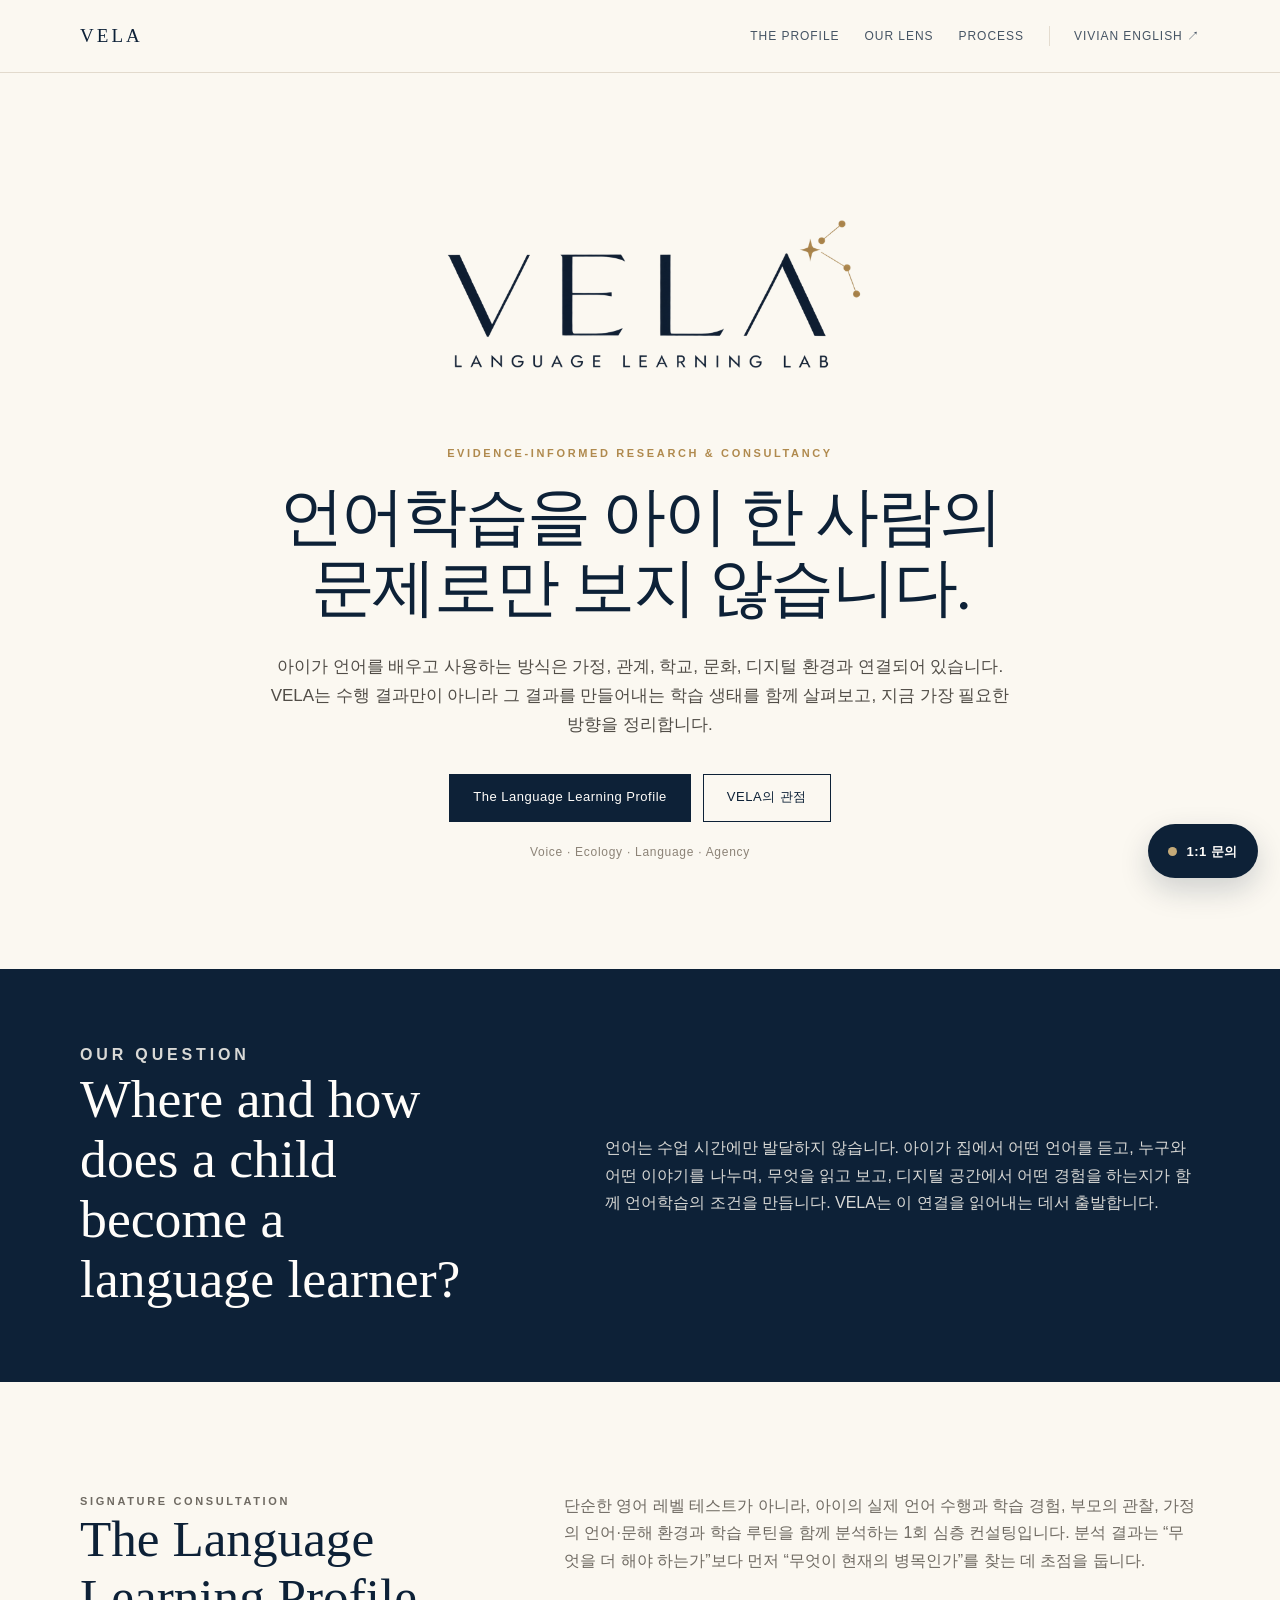
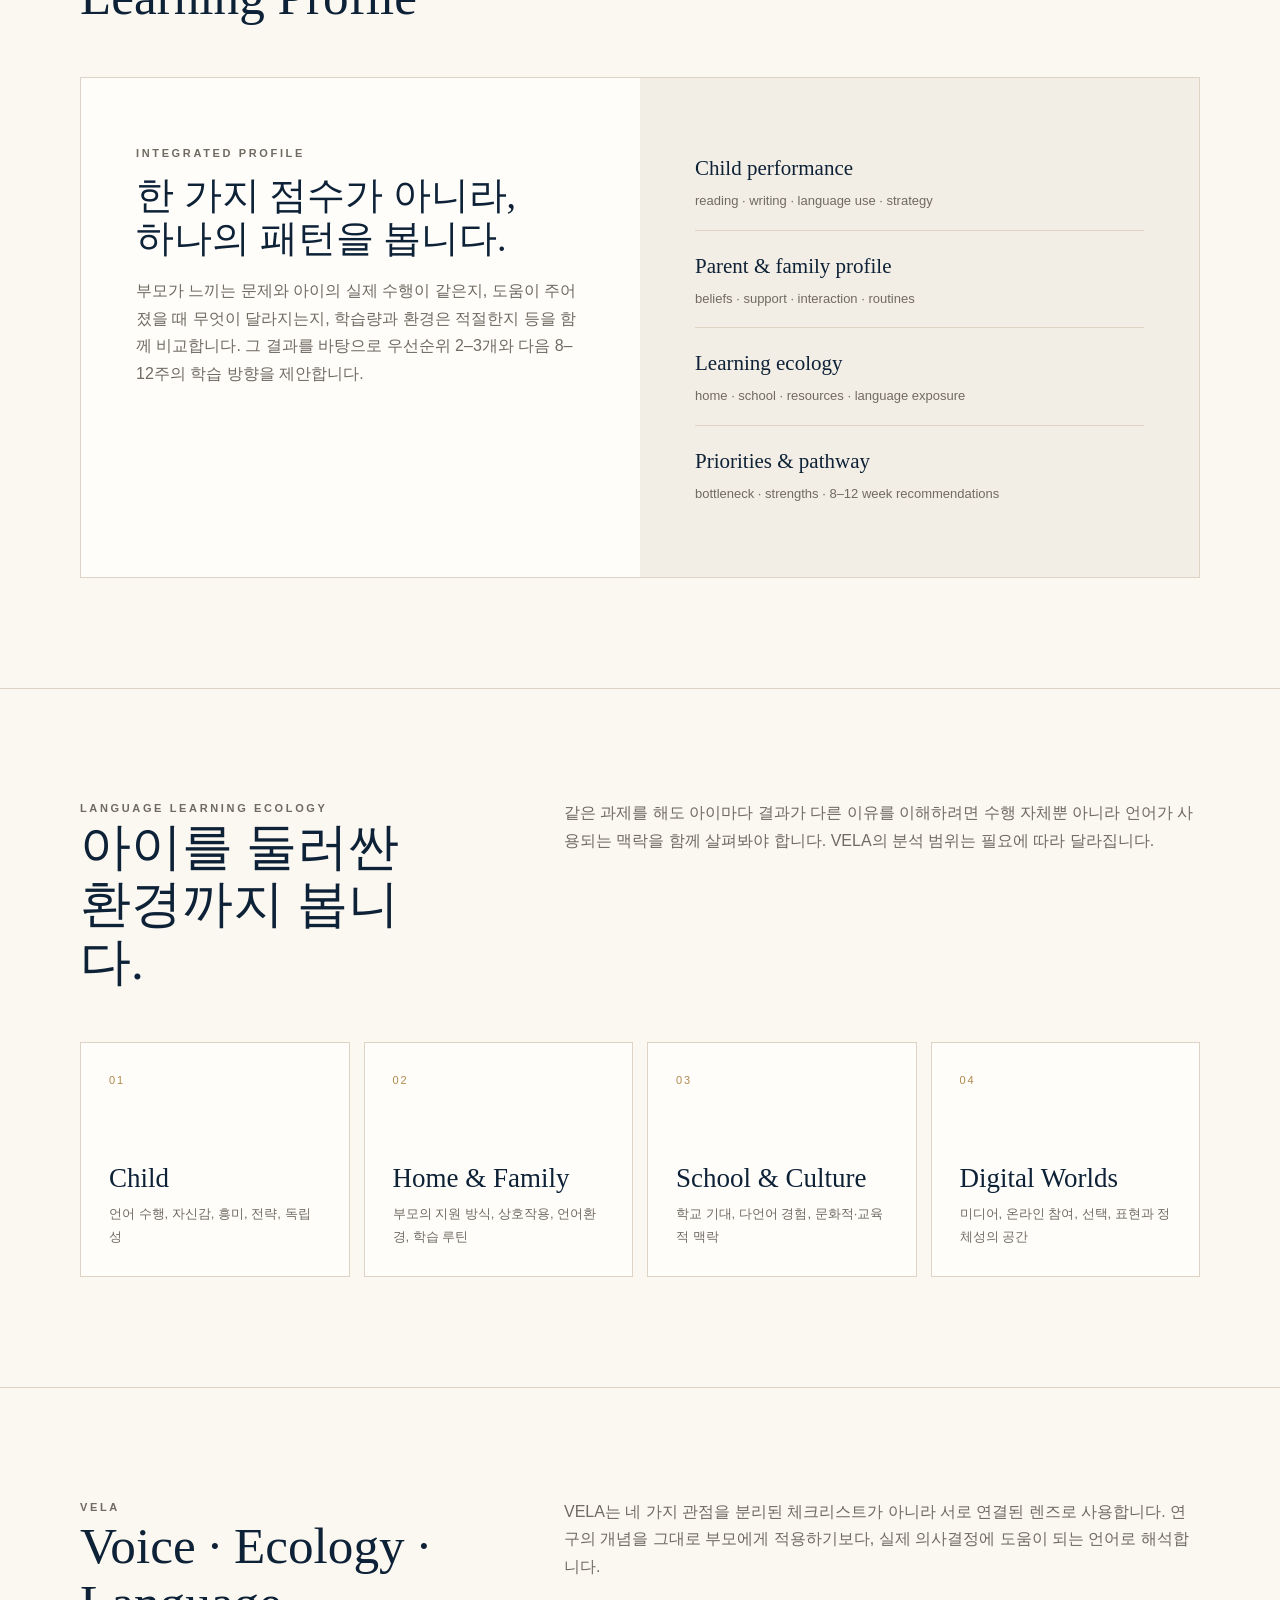
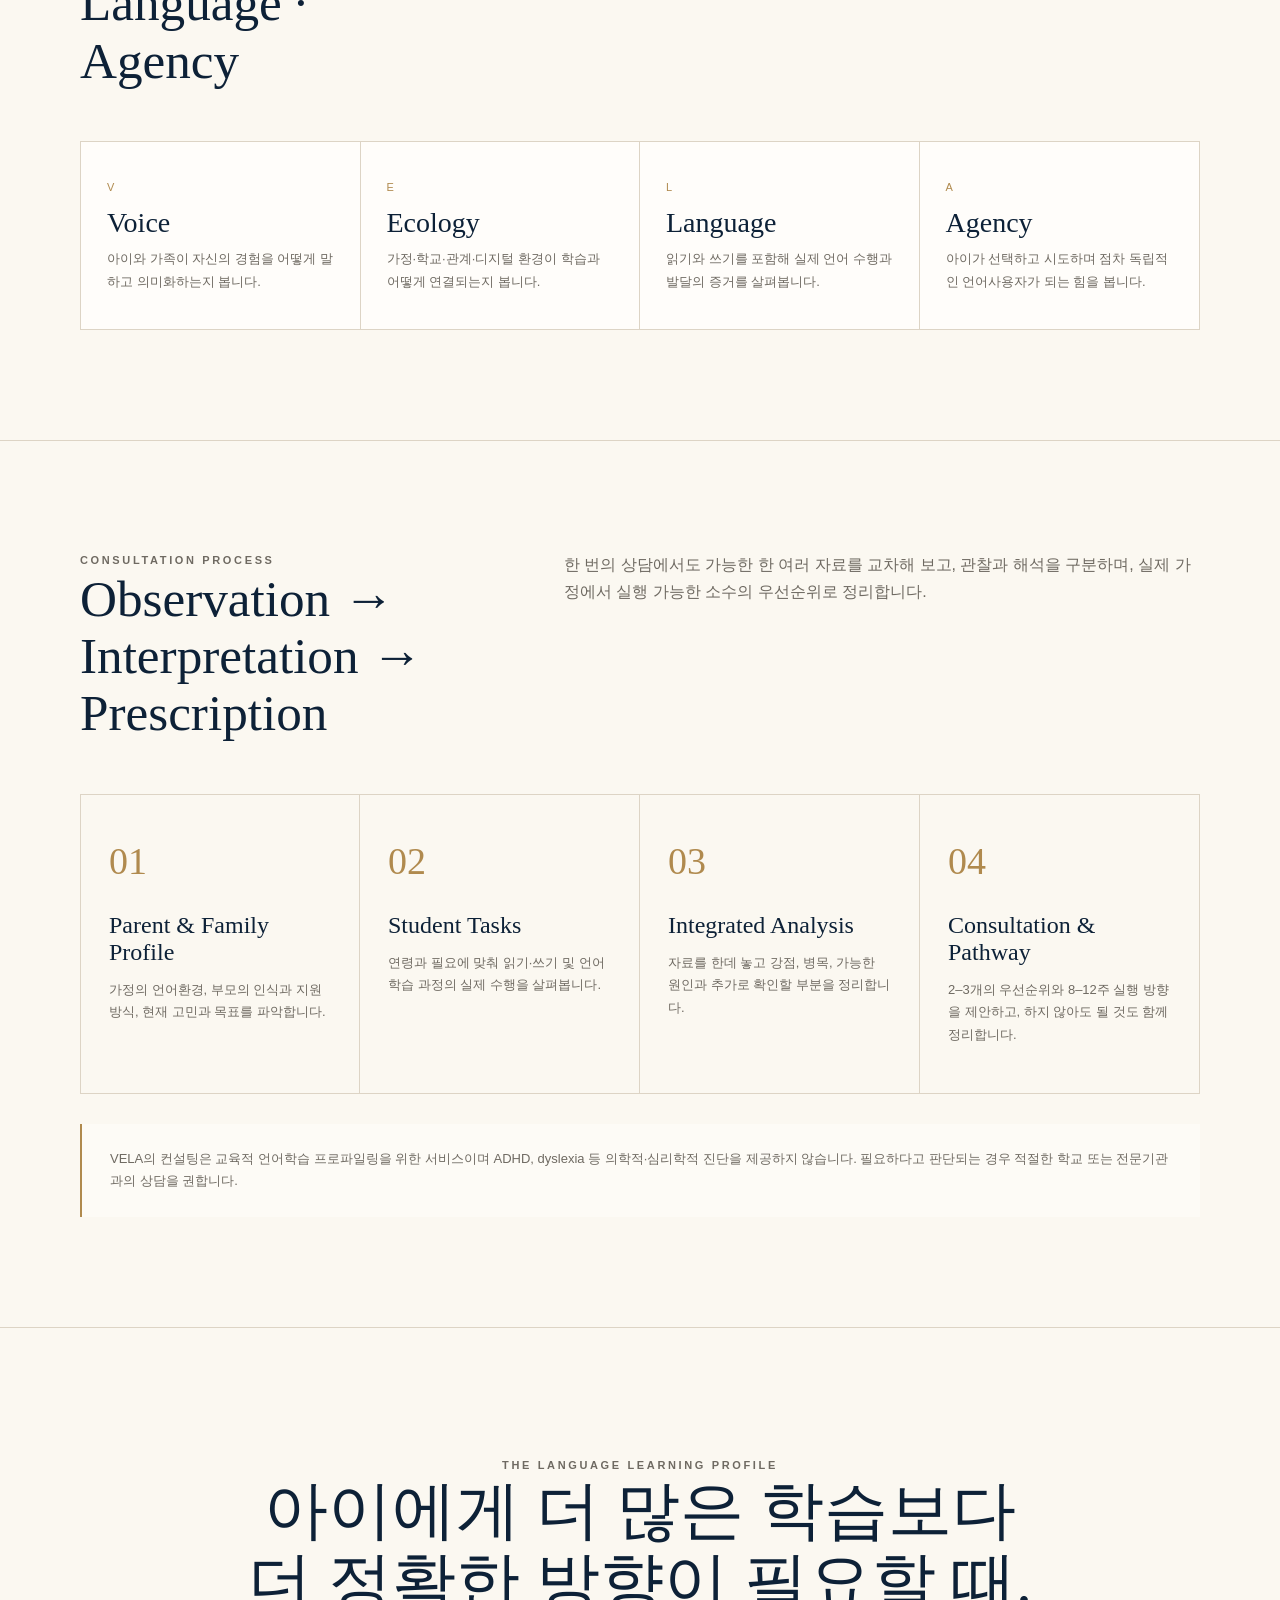
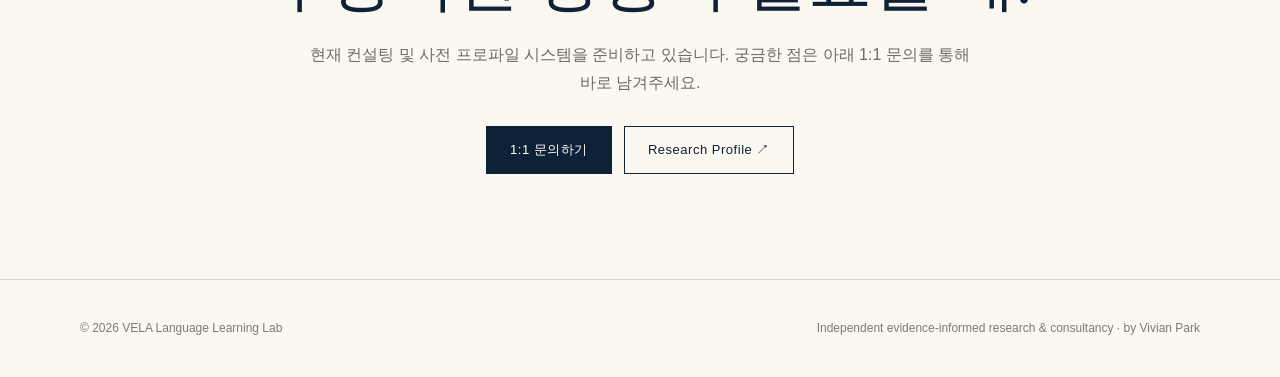
==== consultancy/index.html @ d78f6a9c "Add files via upload" ====
<!doctype html>
<html lang="ko">
<head>
  <meta charset="utf-8">
  <meta name="viewport" content="width=device-width, initial-scale=1">
  <meta name="description" content="VELA Language Learning Lab — 가정, 관계, 언어, 디지털 환경을 함께 살피는 evidence-informed 언어학습 컨설팅.">
  <title>VELA Language Learning Lab | Consultancy</title>
  <meta property="og:title" content="VELA Language Learning Lab">
  <meta property="og:description" content="Language learning across home, family & digital worlds.">
  <meta property="og:type" content="website">
  <meta name="theme-color" content="#fbf8f1">
  <style>
    :root{
      --paper:#fbf8f1;
      --paper2:#f3eee5;
      --ink:#0d2137;
      --muted:#6f6a62;
      --gold:#b08a4e;
      --gold-soft:#c5aa78;
      --line:#ddd4c5;
      --white:#fffdfa;
      --serif: Georgia, 'Times New Roman', serif;
      --sans: Inter, ui-sans-serif, -apple-system, BlinkMacSystemFont, 'Segoe UI',
              'Apple SD Gothic Neo','Noto Sans KR',Arial,sans-serif;
    }
    *{box-sizing:border-box}
    html{scroll-behavior:smooth}
    body{
      margin:0;background:var(--paper);color:var(--ink);
      font-family:var(--sans);line-height:1.72;-webkit-font-smoothing:antialiased;
    }
    a{color:inherit;text-decoration:none}
    button{font:inherit}
    img{display:block;max-width:100%}
    .shell{width:min(1120px,calc(100% - 48px));margin:0 auto}
    .topbar{
      position:sticky;top:0;z-index:20;
      background:rgba(251,248,241,.92);backdrop-filter:blur(14px);
      border-bottom:1px solid rgba(221,212,197,.8);
    }
    .topbar .shell{height:72px;display:flex;align-items:center;justify-content:space-between;gap:24px}
    .mini-brand{font-family:var(--serif);font-size:19px;letter-spacing:.16em}
    .topnav{display:flex;align-items:center;gap:25px;font-size:12px;letter-spacing:.08em;text-transform:uppercase}
    .topnav a{opacity:.76;transition:.2s}
    .topnav a:hover{opacity:1}
    .back{border-left:1px solid var(--line);padding-left:24px}
    .hero{padding:110px 0 95px;text-align:center}
    .hero-logo{width:min(680px,88vw);margin:0 auto 34px}
    .kicker{font-size:11px;letter-spacing:.24em;text-transform:uppercase;color:var(--gold);font-weight:700}
    h1,h2,h3{font-family:var(--serif);font-weight:400;margin:0;line-height:1.12}
    .hero h1{font-size:clamp(38px,5vw,70px);letter-spacing:-.035em;max-width:920px;margin:18px auto 0}
    .hero .lead{
      max-width:760px;margin:28px auto 0;color:#514d47;font-size:17px;
    }
    .hero-actions{display:flex;justify-content:center;gap:12px;flex-wrap:wrap;margin-top:34px}
    .btn{
      display:inline-flex;align-items:center;justify-content:center;min-height:48px;padding:0 23px;
      border:1px solid var(--ink);font-size:13px;letter-spacing:.04em;transition:.2s;
    }
    .btn.primary{background:var(--ink);color:var(--white)}
    .btn.primary:hover{background:#16324f}
    .btn.secondary:hover{background:var(--white)}
    .microline{margin-top:20px;color:#8c8377;font-size:12px;letter-spacing:.06em}
    .manifesto{
      background:var(--ink);color:var(--white);padding:72px 0;
    }
    .manifesto .shell{display:grid;grid-template-columns:.8fr 1.2fr;gap:10vw;align-items:center}
    .manifesto h2{font-size:clamp(34px,4.2vw,58px)}
    .manifesto p{color:#d9d9d6;margin:0;font-size:16px}
    .section{padding:110px 0;border-bottom:1px solid var(--line)}
    .section-head{display:grid;grid-template-columns:.75fr 1.25fr;gap:8vw;margin-bottom:52px}
    .section-head h2{font-size:clamp(34px,4vw,54px)}
    .section-head p{margin:0;color:var(--muted)}
    .profile-card{
      display:grid;grid-template-columns:1fr 1fr;background:var(--white);border:1px solid var(--line);
    }
    .profile-copy{padding:55px}
    .profile-copy h3{font-size:38px;margin:10px 0 18px}
    .profile-copy p{color:var(--muted)}
    .profile-list{padding:55px;background:var(--paper2)}
    .profile-list div{padding:17px 0;border-bottom:1px solid var(--line)}
    .profile-list div:last-child{border-bottom:0}
    .profile-list strong{display:block;font-family:var(--serif);font-size:21px;font-weight:400}
    .profile-list span{display:block;color:var(--muted);font-size:13px;margin-top:4px}
    .ecology-grid{display:grid;grid-template-columns:repeat(4,1fr);gap:14px}
    .eco{
      min-height:235px;padding:28px;border:1px solid var(--line);background:var(--white);
      display:flex;flex-direction:column;justify-content:space-between;
    }
    .eco .num{color:var(--gold);font-size:11px;letter-spacing:.18em}
    .eco h3{font-size:27px}
    .eco p{font-size:13px;color:var(--muted);margin:10px 0 0}
    .vela-values{
      display:grid;grid-template-columns:repeat(4,1fr);border:1px solid var(--line);background:var(--white)
    }
    .value{padding:36px 26px;border-right:1px solid var(--line)}
    .value:last-child{border-right:0}
    .value span{display:block;color:var(--gold);font-size:11px;letter-spacing:.2em;margin-bottom:10px}
    .value h3{font-size:28px}
    .value p{color:var(--muted);font-size:13px;margin:10px 0 0}
    .process{display:grid;grid-template-columns:repeat(4,1fr);gap:0;border-top:1px solid var(--line)}
    .step{padding:34px 28px;border-right:1px solid var(--line);border-bottom:1px solid var(--line)}
    .step:first-child{border-left:1px solid var(--line)}
    .step .num{font-family:var(--serif);font-size:38px;color:var(--gold)}
    .step h3{font-size:24px;margin-top:18px}
    .step p{color:var(--muted);font-size:13px}
    .note{
      margin-top:30px;padding:24px 28px;border-left:2px solid var(--gold);background:rgba(255,253,250,.6);
      color:var(--muted);font-size:13px;
    }
    .cta{padding:105px 0;text-align:center}
    .cta h2{font-size:clamp(38px,5vw,64px);max-width:820px;margin:0 auto}
    .cta p{max-width:680px;margin:23px auto 0;color:var(--muted)}
    .cta .hero-actions{margin-top:30px}
    footer{padding:38px 0;border-top:1px solid var(--line);color:#81796e;font-size:12px}
    footer .shell{display:flex;justify-content:space-between;gap:24px;flex-wrap:wrap}
    .fade{opacity:0;transform:translateY(16px);transition:.7s ease}
    .fade.visible{opacity:1;transform:none}
    @media(max-width:900px){
      .manifesto .shell,.section-head,.profile-card{grid-template-columns:1fr}
      .ecology-grid,.vela-values,.process{grid-template-columns:1fr 1fr}
      .value:nth-child(2){border-right:0}
      .value{border-bottom:1px solid var(--line)}
      .step:first-child{border-left:0}
      .topnav a:not(.back){display:none}
    }
    @media(max-width:620px){
      .shell{width:min(100% - 28px,1120px)}
      .hero{padding:82px 0 70px}
      .section{padding:78px 0}
      .ecology-grid,.vela-values,.process{grid-template-columns:1fr}
      .value{border-right:0}
      .profile-copy,.profile-list{padding:32px 25px}
      .manifesto{padding:58px 0}
      .topbar .shell{height:64px}
      .mini-brand{font-size:16px}
      .back{padding-left:15px}
    }
  
    /* VELA embedded Crisp chat */
    .vela-chat-fab{
      position:fixed;right:22px;bottom:22px;z-index:1000;
      border:0;border-radius:999px;background:var(--ink);color:var(--white);
      min-height:54px;padding:0 20px;font:600 13px/1 var(--sans);
      letter-spacing:.04em;cursor:pointer;
      box-shadow:0 12px 30px rgba(13,33,55,.18);
      display:flex;align-items:center;gap:9px;
    }
    .vela-chat-fab::before{
      content:"";width:9px;height:9px;border-radius:50%;
      background:var(--gold-soft);display:block;
    }
    .vela-chat-panel{
      position:fixed;right:22px;bottom:88px;z-index:1001;
      width:min(390px,calc(100vw - 28px));height:min(650px,calc(100vh - 120px));
      background:#fff;border:1px solid var(--line);border-radius:18px;
      box-shadow:0 24px 70px rgba(13,33,55,.22);overflow:hidden;
      display:none;
    }
    .vela-chat-panel.open{display:flex;flex-direction:column}
    .vela-chat-head{
      height:56px;flex:0 0 56px;background:var(--ink);color:#fff;
      display:flex;align-items:center;justify-content:space-between;padding:0 16px 0 18px;
    }
    .vela-chat-head strong{font-family:var(--serif);font-size:16px;font-weight:400;letter-spacing:.04em}
    .vela-chat-close{
      border:0;background:transparent;color:#fff;font-size:24px;line-height:1;
      width:40px;height:40px;cursor:pointer;border-radius:50%;
    }
    .vela-chat-close:hover{background:rgba(255,255,255,.08)}
    .vela-chat-frame{border:0;width:100%;height:100%;background:#fff}
    @media(max-width:620px){
      .vela-chat-fab{right:14px;bottom:14px}
      .vela-chat-panel{
        right:14px;bottom:78px;width:calc(100vw - 28px);
        height:min(620px,calc(100vh - 100px));border-radius:16px;
      }
    }

  </style>
  <!-- Crisp live chat: VELA consultancy only -->
  <script type="text/javascript">
    window.$crisp = [];
    window.CRISP_WEBSITE_ID = "9c506c10-081a-464b-9e35-7557c3dc2968";
    (function () {
      var d = document;
      var s = d.createElement("script");
      s.src = "https://client.crisp.chat/l.js";
      s.async = 1;
      d.getElementsByTagName("head")[0].appendChild(s);
    })();
  </script>
</head>
<body>
  <header class="topbar">
    <div class="shell">
      <a class="mini-brand" href="/consultancy/">VELA</a>
      <nav class="topnav" aria-label="VELA navigation">
        <a href="#profile">The Profile</a>
        <a href="#ecology">Our Lens</a>
        <a href="#process">Process</a>
        <a class="back" href="/">Vivian English ↗</a>
      </nav>
    </div>
  </header>

  <main>
    <section class="hero shell">
      <img class="hero-logo fade" src="vela-language-learning-lab.png" alt="VELA Language Learning Lab">
      <p class="kicker fade">EVIDENCE-INFORMED RESEARCH & CONSULTANCY</p>
      <h1 class="fade">언어학습을 아이 한 사람의<br>문제로만 보지 않습니다.</h1>
      <p class="lead fade">
        아이가 언어를 배우고 사용하는 방식은 가정, 관계, 학교, 문화, 디지털 환경과 연결되어 있습니다.
        VELA는 수행 결과만이 아니라 그 결과를 만들어내는 학습 생태를 함께 살펴보고,
        지금 가장 필요한 방향을 정리합니다.
      </p>
      <div class="hero-actions fade">
        <a class="btn primary" href="#profile">The Language Learning Profile</a>
        <a class="btn secondary" href="#approach">VELA의 관점</a>
      </div>
      <p class="microline fade">Voice · Ecology · Language · Agency</p>
    </section>

    <section class="manifesto">
      <div class="shell">
        <div>
          <p class="kicker">OUR QUESTION</p>
          <h2>Where and how does a child become a language learner?</h2>
        </div>
        <p>
          언어는 수업 시간에만 발달하지 않습니다. 아이가 집에서 어떤 언어를 듣고,
          누구와 어떤 이야기를 나누며, 무엇을 읽고 보고, 디지털 공간에서 어떤 경험을 하는지가
          함께 언어학습의 조건을 만듭니다. VELA는 이 연결을 읽어내는 데서 출발합니다.
        </p>
      </div>
    </section>

    <section id="profile" class="section">
      <div class="shell">
        <div class="section-head fade">
          <div>
            <p class="kicker">SIGNATURE CONSULTATION</p>
            <h2>The Language<br>Learning Profile</h2>
          </div>
          <p>
            단순한 영어 레벨 테스트가 아니라, 아이의 실제 언어 수행과 학습 경험,
            부모의 관찰, 가정의 언어·문해 환경과 학습 루틴을 함께 분석하는 1회 심층 컨설팅입니다.
            분석 결과는 “무엇을 더 해야 하는가”보다 먼저 “무엇이 현재의 병목인가”를 찾는 데 초점을 둡니다.
          </p>
        </div>

        <div class="profile-card fade">
          <div class="profile-copy">
            <p class="kicker">INTEGRATED PROFILE</p>
            <h3>한 가지 점수가 아니라,<br>하나의 패턴을 봅니다.</h3>
            <p>
              부모가 느끼는 문제와 아이의 실제 수행이 같은지, 도움이 주어졌을 때 무엇이 달라지는지,
              학습량과 환경은 적절한지 등을 함께 비교합니다. 그 결과를 바탕으로
              우선순위 2–3개와 다음 8–12주의 학습 방향을 제안합니다.
            </p>
          </div>
          <div class="profile-list">
            <div><strong>Child performance</strong><span>reading · writing · language use · strategy</span></div>
            <div><strong>Parent & family profile</strong><span>beliefs · support · interaction · routines</span></div>
            <div><strong>Learning ecology</strong><span>home · school · resources · language exposure</span></div>
            <div><strong>Priorities & pathway</strong><span>bottleneck · strengths · 8–12 week recommendations</span></div>
          </div>
        </div>
      </div>
    </section>

    <section id="ecology" class="section">
      <div class="shell">
        <div class="section-head fade">
          <div>
            <p class="kicker">LANGUAGE LEARNING ECOLOGY</p>
            <h2>아이를 둘러싼<br>환경까지 봅니다.</h2>
          </div>
          <p>
            같은 과제를 해도 아이마다 결과가 다른 이유를 이해하려면 수행 자체뿐 아니라
            언어가 사용되는 맥락을 함께 살펴봐야 합니다. VELA의 분석 범위는 필요에 따라 달라집니다.
          </p>
        </div>
        <div class="ecology-grid">
          <article class="eco fade"><span class="num">01</span><div><h3>Child</h3><p>언어 수행, 자신감, 흥미, 전략, 독립성</p></div></article>
          <article class="eco fade"><span class="num">02</span><div><h3>Home & Family</h3><p>부모의 지원 방식, 상호작용, 언어환경, 학습 루틴</p></div></article>
          <article class="eco fade"><span class="num">03</span><div><h3>School & Culture</h3><p>학교 기대, 다언어 경험, 문화적·교육적 맥락</p></div></article>
          <article class="eco fade"><span class="num">04</span><div><h3>Digital Worlds</h3><p>미디어, 온라인 참여, 선택, 표현과 정체성의 공간</p></div></article>
        </div>
      </div>
    </section>

    <section id="approach" class="section">
      <div class="shell">
        <div class="section-head fade">
          <div>
            <p class="kicker">VELA</p>
            <h2>Voice · Ecology ·<br>Language · Agency</h2>
          </div>
          <p>
            VELA는 네 가지 관점을 분리된 체크리스트가 아니라 서로 연결된 렌즈로 사용합니다.
            연구의 개념을 그대로 부모에게 적용하기보다, 실제 의사결정에 도움이 되는 언어로 해석합니다.
          </p>
        </div>
        <div class="vela-values fade">
          <article class="value"><span>V</span><h3>Voice</h3><p>아이와 가족이 자신의 경험을 어떻게 말하고 의미화하는지 봅니다.</p></article>
          <article class="value"><span>E</span><h3>Ecology</h3><p>가정·학교·관계·디지털 환경이 학습과 어떻게 연결되는지 봅니다.</p></article>
          <article class="value"><span>L</span><h3>Language</h3><p>읽기와 쓰기를 포함해 실제 언어 수행과 발달의 증거를 살펴봅니다.</p></article>
          <article class="value"><span>A</span><h3>Agency</h3><p>아이가 선택하고 시도하며 점차 독립적인 언어사용자가 되는 힘을 봅니다.</p></article>
        </div>
      </div>
    </section>

    <section id="process" class="section">
      <div class="shell">
        <div class="section-head fade">
          <div>
            <p class="kicker">CONSULTATION PROCESS</p>
            <h2>Observation → Interpretation → Prescription</h2>
          </div>
          <p>
            한 번의 상담에서도 가능한 한 여러 자료를 교차해 보고, 관찰과 해석을 구분하며,
            실제 가정에서 실행 가능한 소수의 우선순위로 정리합니다.
          </p>
        </div>
        <div class="process">
          <article class="step fade"><span class="num">01</span><h3>Parent & Family Profile</h3><p>가정의 언어환경, 부모의 인식과 지원 방식, 현재 고민과 목표를 파악합니다.</p></article>
          <article class="step fade"><span class="num">02</span><h3>Student Tasks</h3><p>연령과 필요에 맞춰 읽기·쓰기 및 언어학습 과정의 실제 수행을 살펴봅니다.</p></article>
          <article class="step fade"><span class="num">03</span><h3>Integrated Analysis</h3><p>자료를 한데 놓고 강점, 병목, 가능한 원인과 추가로 확인할 부분을 정리합니다.</p></article>
          <article class="step fade"><span class="num">04</span><h3>Consultation & Pathway</h3><p>2–3개의 우선순위와 8–12주 실행 방향을 제안하고, 하지 않아도 될 것도 함께 정리합니다.</p></article>
        </div>
        <div class="note fade">
          VELA의 컨설팅은 교육적 언어학습 프로파일링을 위한 서비스이며 ADHD, dyslexia 등
          의학적·심리학적 진단을 제공하지 않습니다. 필요하다고 판단되는 경우 적절한 학교 또는 전문기관과의 상담을 권합니다.
        </div>
      </div>
    </section>

    <section class="cta">
      <div class="shell">
        <p class="kicker fade">THE LANGUAGE LEARNING PROFILE</p>
        <h2 class="fade">아이에게 더 많은 학습보다<br>더 정확한 방향이 필요할 때.</h2>
        <p class="fade">
          현재 컨설팅 및 사전 프로파일 시스템을 준비하고 있습니다.
          궁금한 점은 아래 1:1 문의를 통해 바로 남겨주세요.
        </p>
        <div class="hero-actions fade">
          <button class="btn primary" id="open-vela-chat" type="button">1:1 문의하기</button>
          <a class="btn secondary" href="https://mjpark.netlify.app/" target="_blank" rel="noopener noreferrer">Research Profile ↗</a>
        </div>
      </div>
    </section>
  </main>

  <footer>
    <div class="shell">
      <span>© 2026 VELA Language Learning Lab</span>
      <span>Independent evidence-informed research & consultancy · by Vivian Park</span>
    </div>
  </footer>

  <script>
    const io = new IntersectionObserver((entries)=>{
      entries.forEach(e=>{ if(e.isIntersecting) e.target.classList.add('visible'); });
    },{threshold:.08});
    document.querySelectorAll('.fade').forEach(el=>io.observe(el));

  
    const chatPanel = document.getElementById('vela-chat-panel');
    const chatFab = document.getElementById('vela-chat-fab');
    const chatClose = document.getElementById('vela-chat-close');
    const chatCta = document.getElementById('open-vela-chat');

    function openVelaChat() {
      chatPanel.classList.add('open');
      chatFab.setAttribute('aria-expanded', 'true');
    }
    function closeVelaChat() {
      chatPanel.classList.remove('open');
      chatFab.setAttribute('aria-expanded', 'false');
    }

    chatFab.addEventListener('click', function () {
      if (chatPanel.classList.contains('open')) closeVelaChat();
      else openVelaChat();
    });
    chatClose.addEventListener('click', closeVelaChat);
    if (chatCta) {
      chatCta.addEventListener('click', function (event) {
        event.preventDefault();
        event.stopPropagation();
        openVelaChat();
      });
    }

  </script>

  <button class="vela-chat-fab" id="vela-chat-fab" type="button" aria-controls="vela-chat-panel" aria-expanded="false">
    1:1 문의
  </button>

  <aside class="vela-chat-panel" id="vela-chat-panel" aria-label="VELA 1:1 문의 채팅">
    <div class="vela-chat-head">
      <strong>VELA · 1:1 Consultation</strong>
      <button class="vela-chat-close" id="vela-chat-close" type="button" aria-label="채팅 닫기">×</button>
    </div>
    <iframe
      class="vela-chat-frame"
      id="vela-chat-frame"
      title="VELA Crisp live chat"
      src="https://go.crisp.chat/chat/embed/?website_id=9c506c10-081a-464b-9e35-7557c3dc2968"
      loading="lazy"
      allow="clipboard-write">
    </iframe>
  </aside>

</body>
</html>
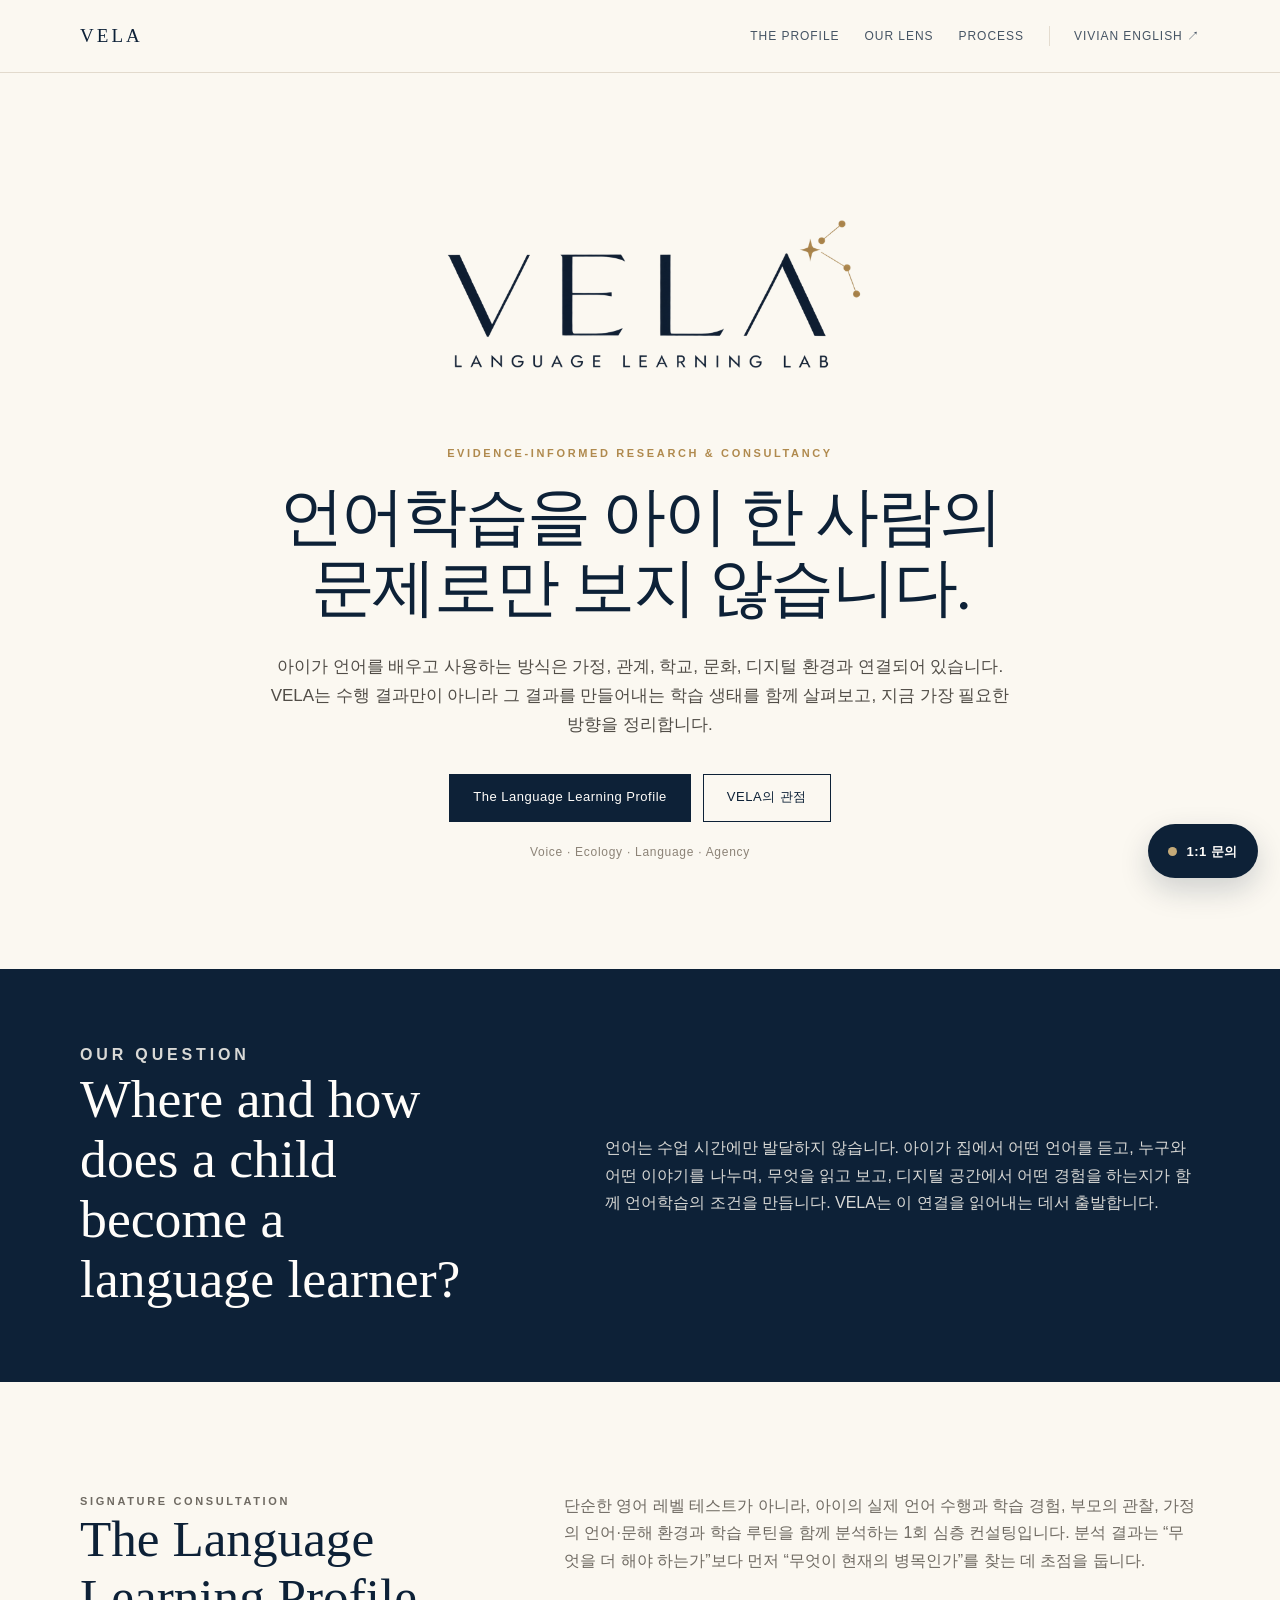
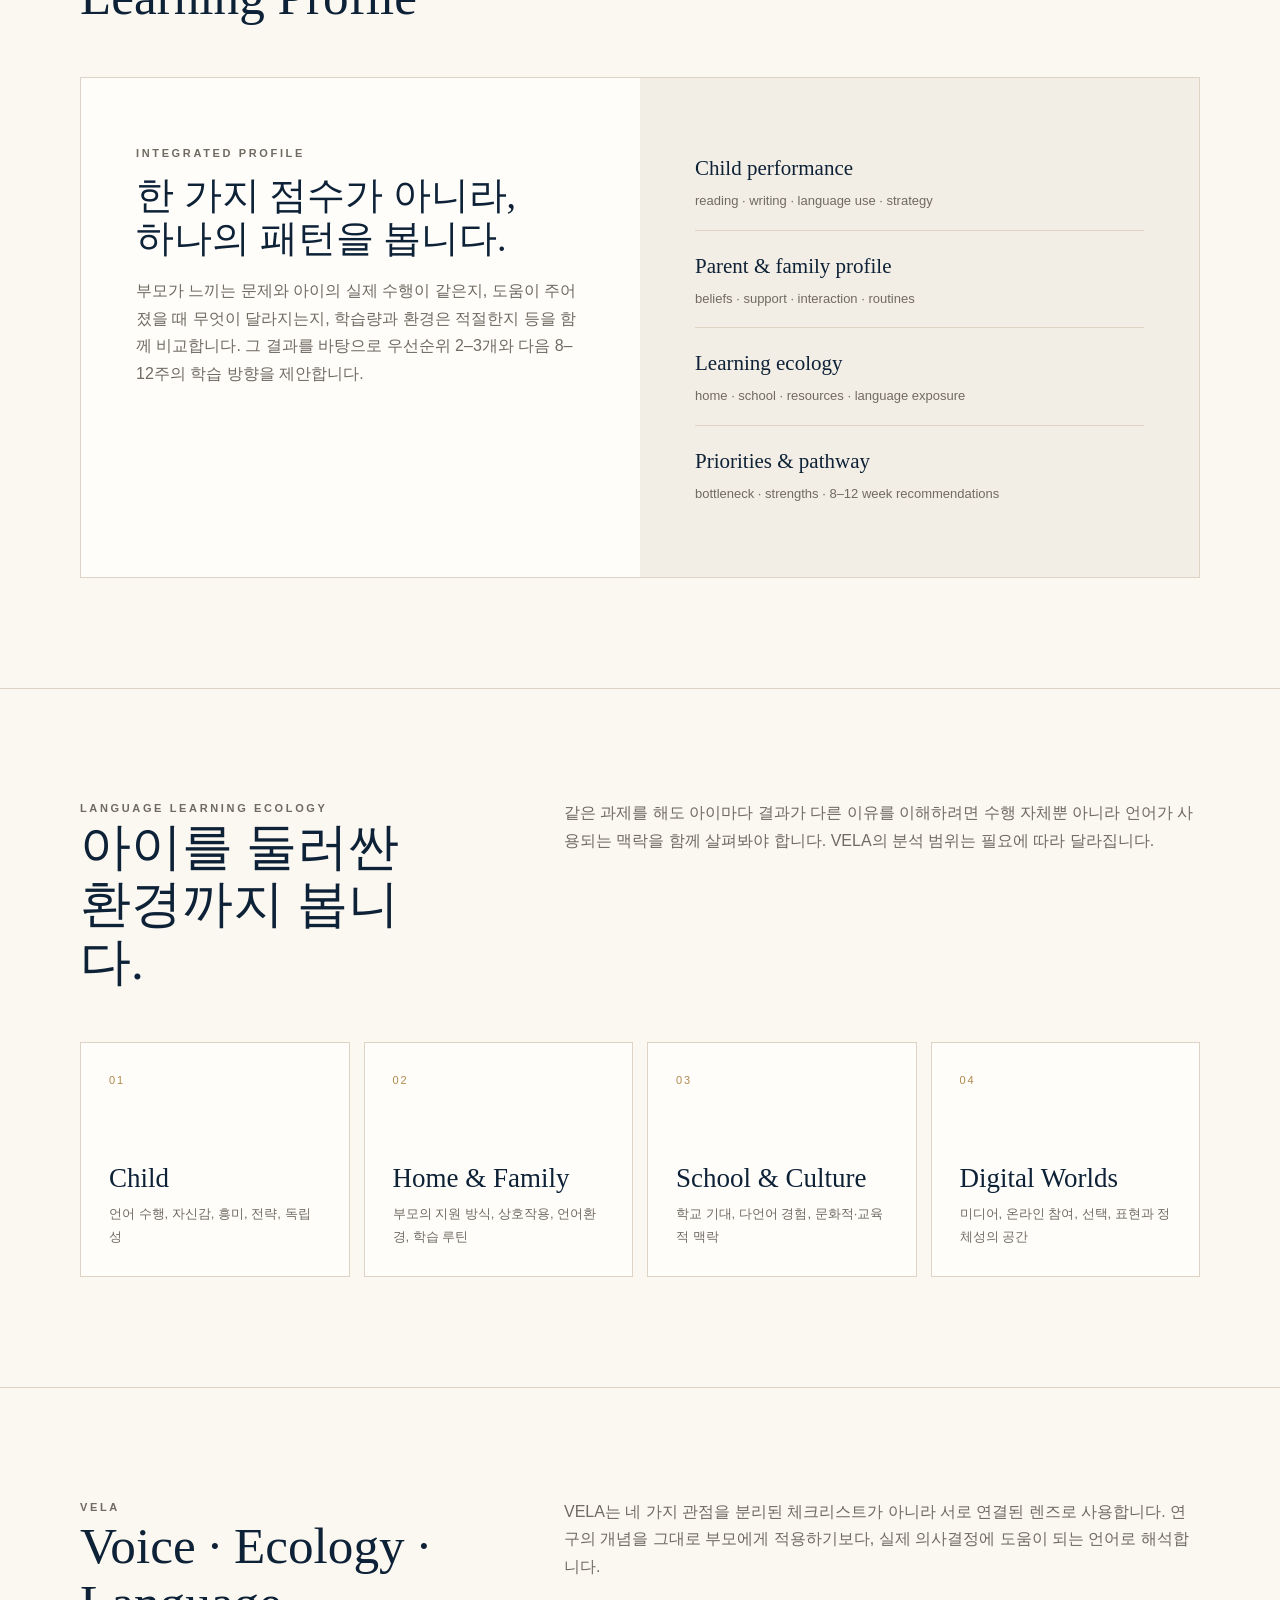
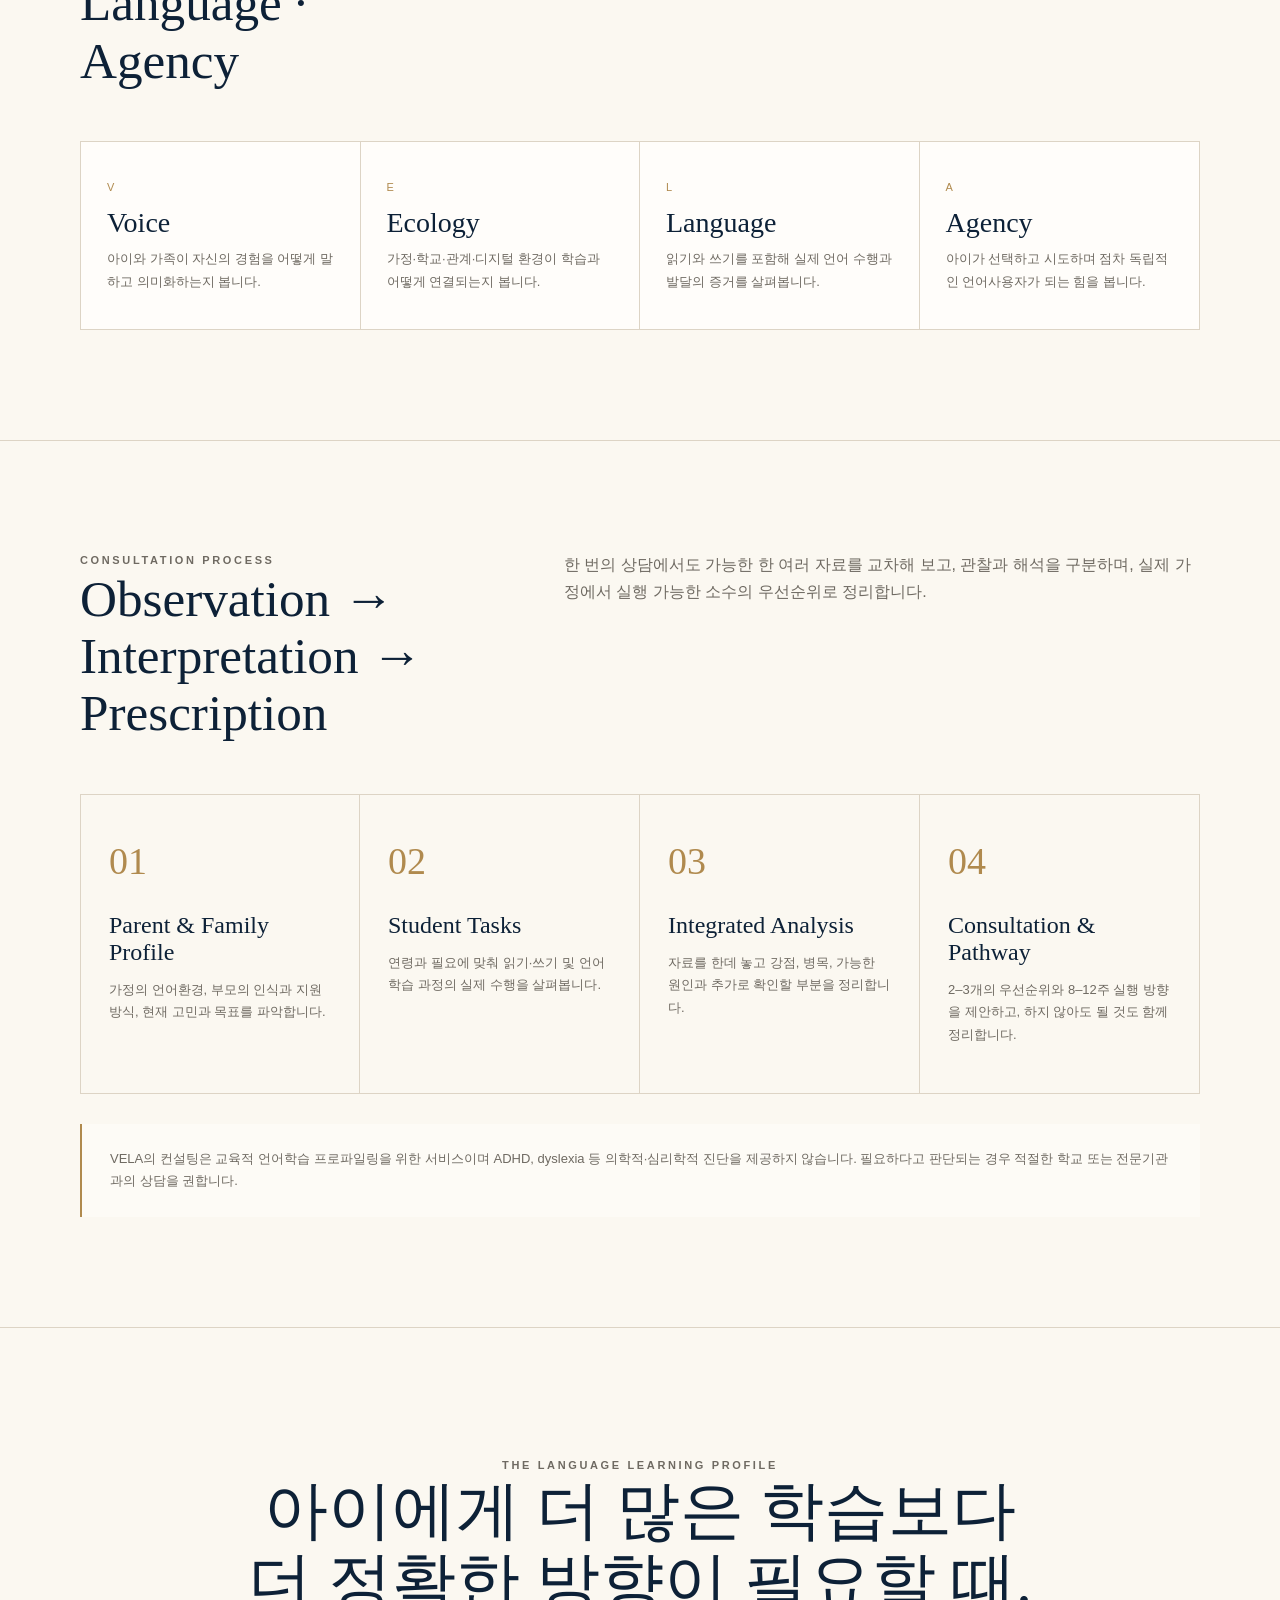
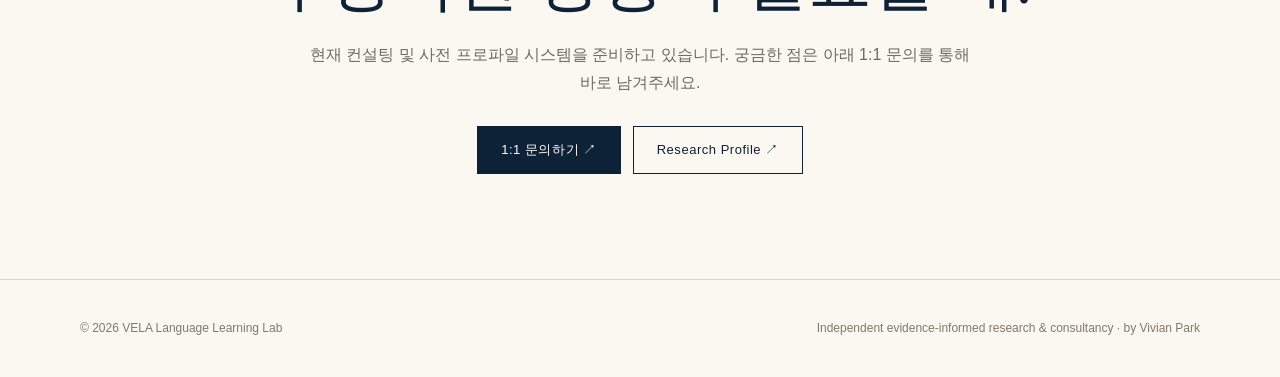
==== commit a57e7ae6: "Add files via upload" ====
--- a/consultancy/index.html
+++ b/consultancy/index.html
@@ -144,37 +144,14 @@
       min-height:54px;padding:0 20px;font:600 13px/1 var(--sans);
       letter-spacing:.04em;cursor:pointer;
       box-shadow:0 12px 30px rgba(13,33,55,.18);
-      display:flex;align-items:center;gap:9px;
+      display:flex;align-items:center;gap:9px;text-decoration:none;
     }
     .vela-chat-fab::before{
       content:"";width:9px;height:9px;border-radius:50%;
       background:var(--gold-soft);display:block;
     }
-    .vela-chat-panel{
-      position:fixed;right:22px;bottom:88px;z-index:1001;
-      width:min(390px,calc(100vw - 28px));height:min(650px,calc(100vh - 120px));
-      background:#fff;border:1px solid var(--line);border-radius:18px;
-      box-shadow:0 24px 70px rgba(13,33,55,.22);overflow:hidden;
-      display:none;
-    }
-    .vela-chat-panel.open{display:flex;flex-direction:column}
-    .vela-chat-head{
-      height:56px;flex:0 0 56px;background:var(--ink);color:#fff;
-      display:flex;align-items:center;justify-content:space-between;padding:0 16px 0 18px;
-    }
-    .vela-chat-head strong{font-family:var(--serif);font-size:16px;font-weight:400;letter-spacing:.04em}
-    .vela-chat-close{
-      border:0;background:transparent;color:#fff;font-size:24px;line-height:1;
-      width:40px;height:40px;cursor:pointer;border-radius:50%;
-    }
-    .vela-chat-close:hover{background:rgba(255,255,255,.08)}
-    .vela-chat-frame{border:0;width:100%;height:100%;background:#fff}
     @media(max-width:620px){
       .vela-chat-fab{right:14px;bottom:14px}
-      .vela-chat-panel{
-        right:14px;bottom:78px;width:calc(100vw - 28px);
-        height:min(620px,calc(100vh - 100px));border-radius:16px;
-      }
     }
 
   </style>
@@ -204,6 +181,7 @@
     </div>
   </header>
 
+  <!-- VELA BUILD: V10-CRISP-DIRECT -->
   <main>
     <section class="hero shell">
       <img class="hero-logo fade" src="vela-language-learning-lab.png" alt="VELA Language Learning Lab">
@@ -345,7 +323,7 @@
           궁금한 점은 아래 1:1 문의를 통해 바로 남겨주세요.
         </p>
         <div class="hero-actions fade">
-          <button class="btn primary" id="open-vela-chat" type="button">1:1 문의하기</button>
+          <a class="btn primary" id="open-vela-chat" href="https://go.crisp.chat/chat/embed/?website_id=9c506c10-081a-464b-9e35-7557c3dc2968" target="_blank" rel="noopener noreferrer">1:1 문의하기 ↗</a>
           <a class="btn secondary" href="https://mjpark.netlify.app/" target="_blank" rel="noopener noreferrer">Research Profile ↗</a>
         </div>
       </div>
@@ -365,54 +343,8 @@
     },{threshold:.08});
     document.querySelectorAll('.fade').forEach(el=>io.observe(el));
 
-  
-    const chatPanel = document.getElementById('vela-chat-panel');
-    const chatFab = document.getElementById('vela-chat-fab');
-    const chatClose = document.getElementById('vela-chat-close');
-    const chatCta = document.getElementById('open-vela-chat');
-
-    function openVelaChat() {
-      chatPanel.classList.add('open');
-      chatFab.setAttribute('aria-expanded', 'true');
-    }
-    function closeVelaChat() {
-      chatPanel.classList.remove('open');
-      chatFab.setAttribute('aria-expanded', 'false');
-    }
-
-    chatFab.addEventListener('click', function () {
-      if (chatPanel.classList.contains('open')) closeVelaChat();
-      else openVelaChat();
-    });
-    chatClose.addEventListener('click', closeVelaChat);
-    if (chatCta) {
-      chatCta.addEventListener('click', function (event) {
-        event.preventDefault();
-        event.stopPropagation();
-        openVelaChat();
-      });
-    }
-
   </script>
 
-  <button class="vela-chat-fab" id="vela-chat-fab" type="button" aria-controls="vela-chat-panel" aria-expanded="false">
-    1:1 문의
-  </button>
-
-  <aside class="vela-chat-panel" id="vela-chat-panel" aria-label="VELA 1:1 문의 채팅">
-    <div class="vela-chat-head">
-      <strong>VELA · 1:1 Consultation</strong>
-      <button class="vela-chat-close" id="vela-chat-close" type="button" aria-label="채팅 닫기">×</button>
-    </div>
-    <iframe
-      class="vela-chat-frame"
-      id="vela-chat-frame"
-      title="VELA Crisp live chat"
-      src="https://go.crisp.chat/chat/embed/?website_id=9c506c10-081a-464b-9e35-7557c3dc2968"
-      loading="lazy"
-      allow="clipboard-write">
-    </iframe>
-  </aside>
-
+  <a class="vela-chat-fab" id="vela-chat-fab" href="https://go.crisp.chat/chat/embed/?website_id=9c506c10-081a-464b-9e35-7557c3dc2968" target="_blank" rel="noopener noreferrer">1:1 문의</a>
 </body>
 </html>
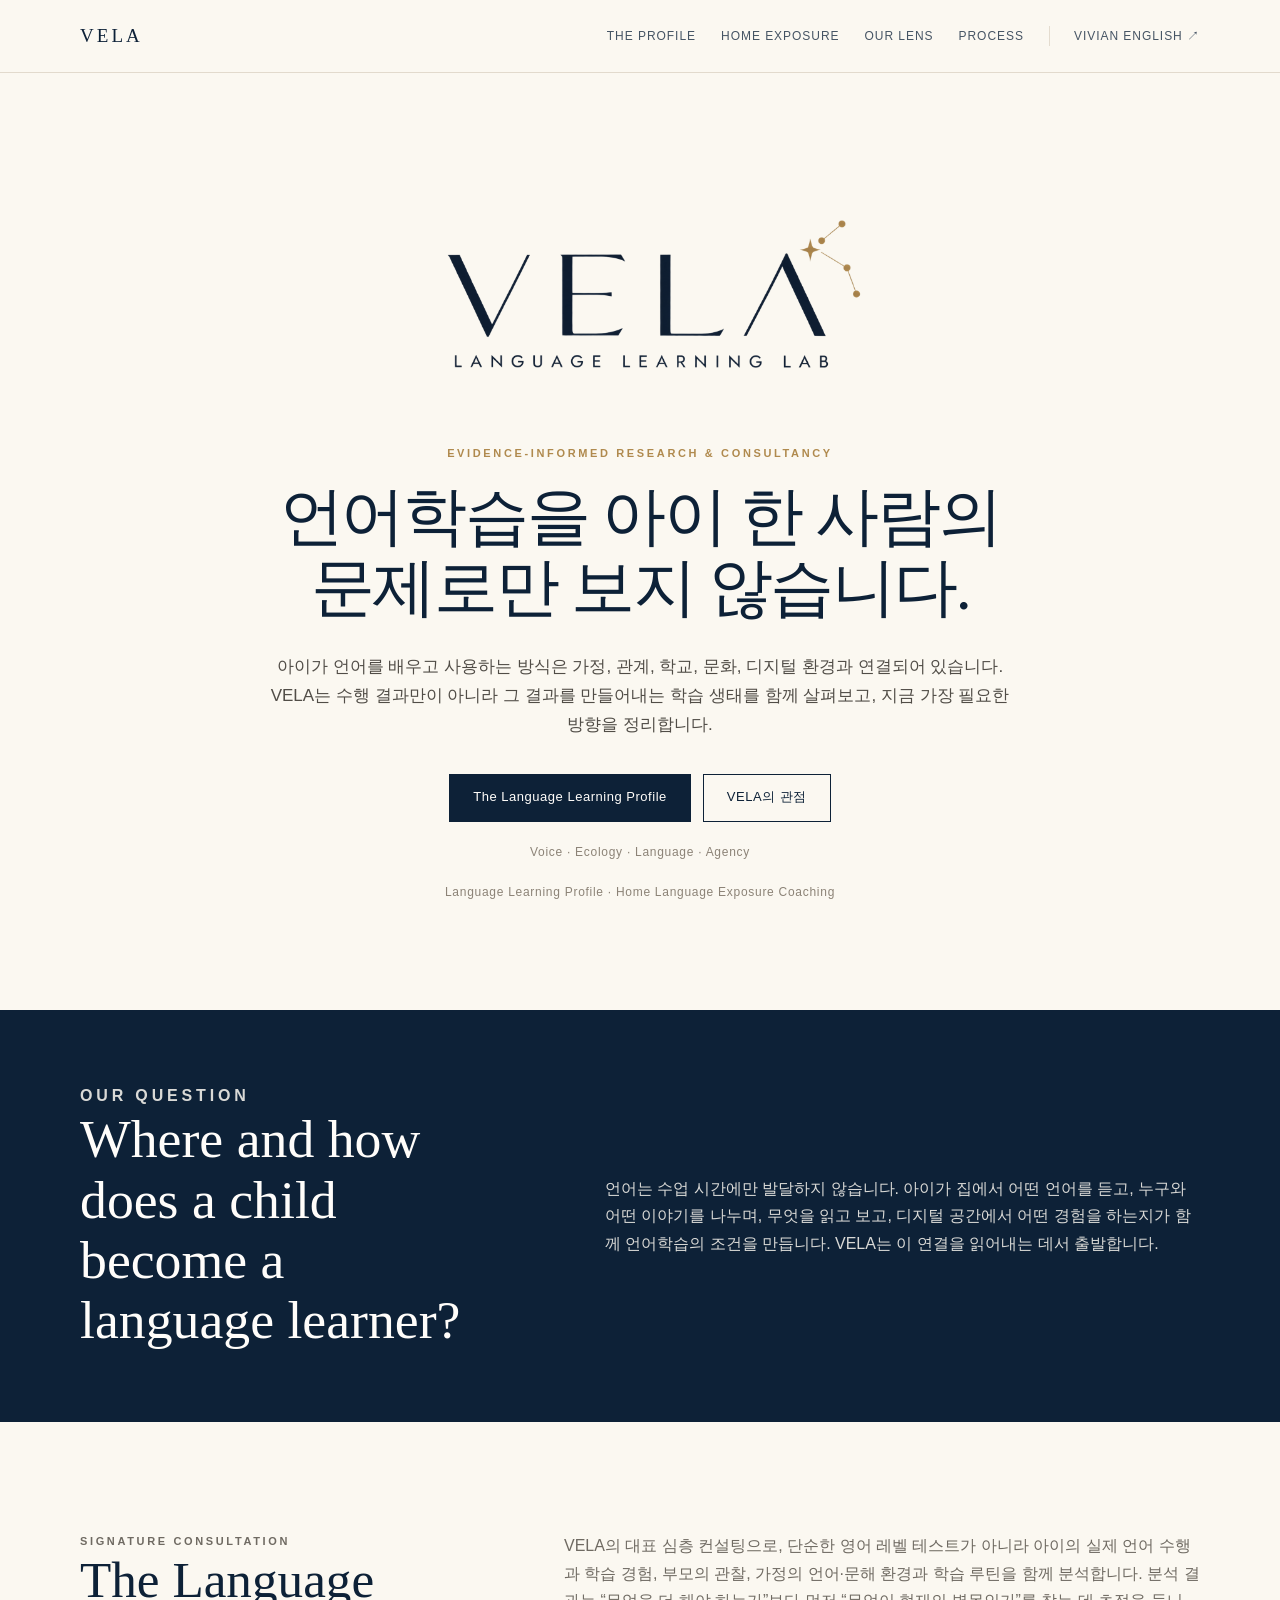
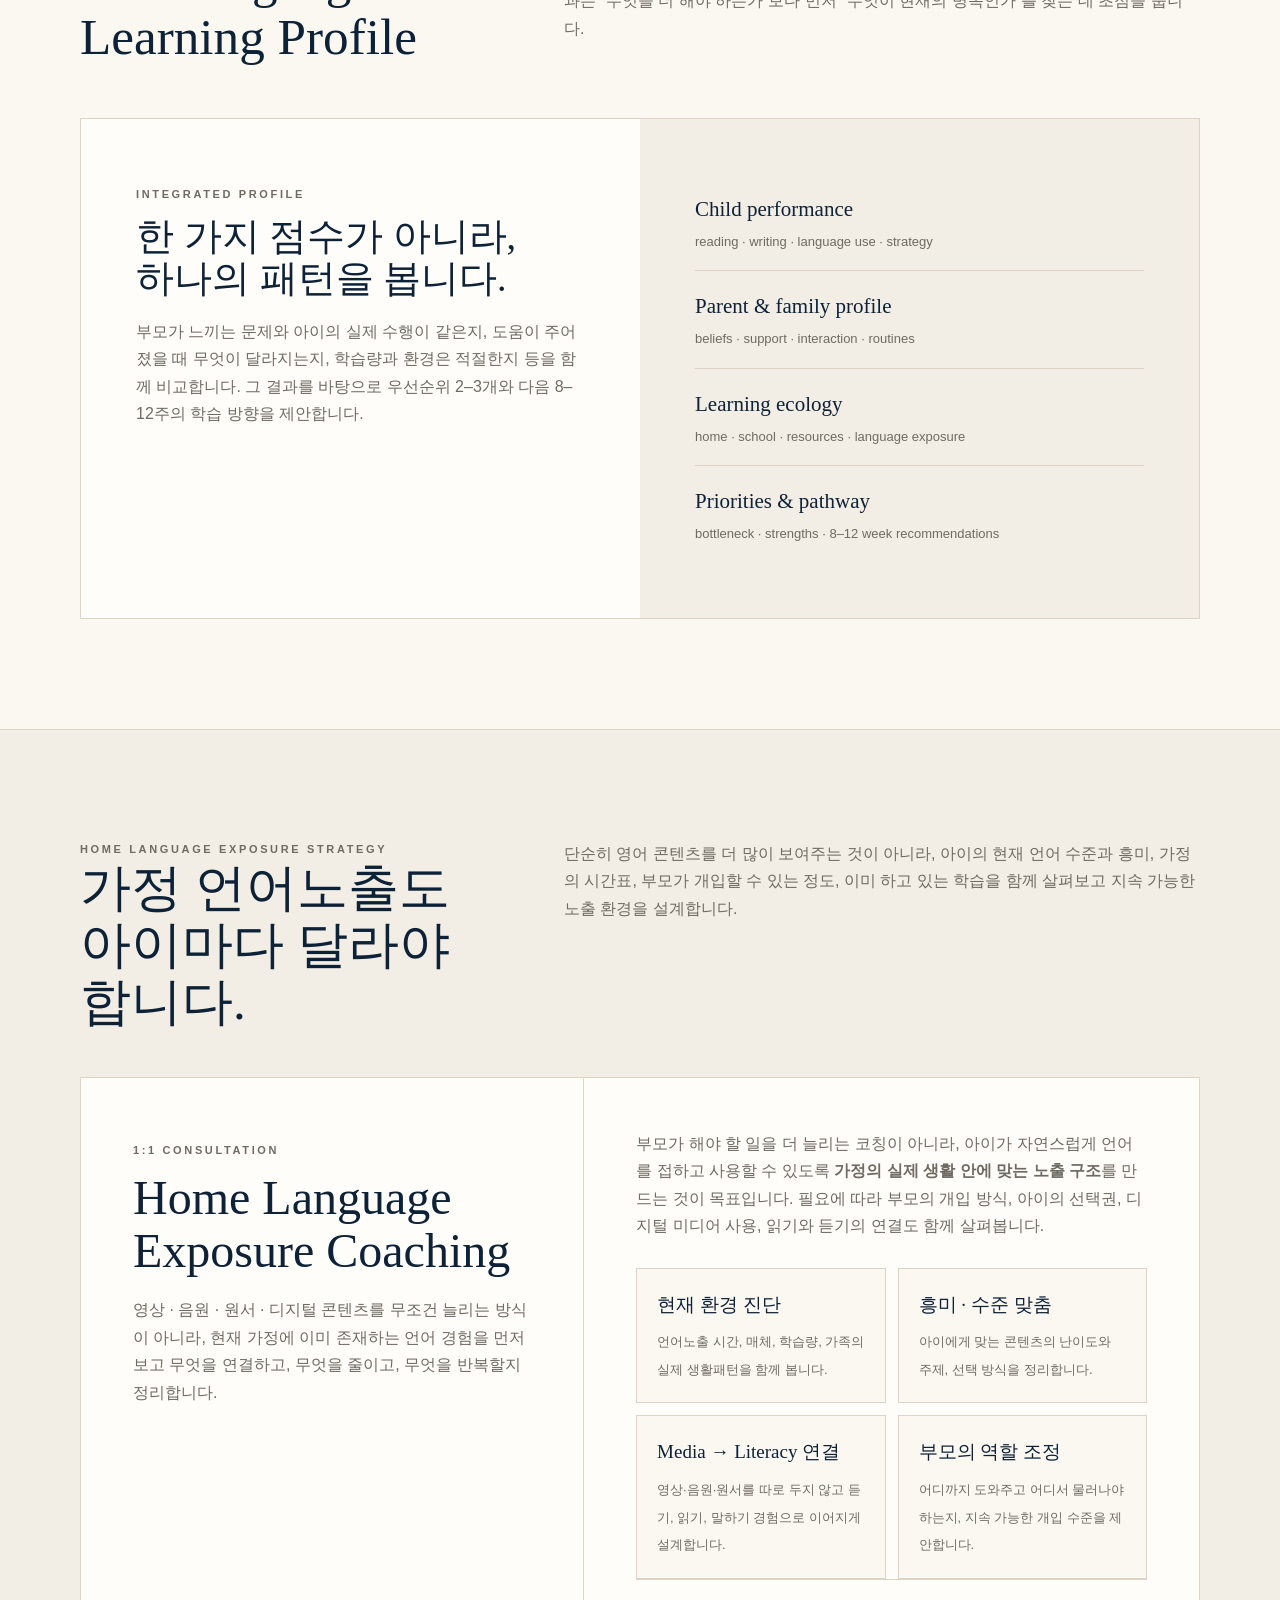
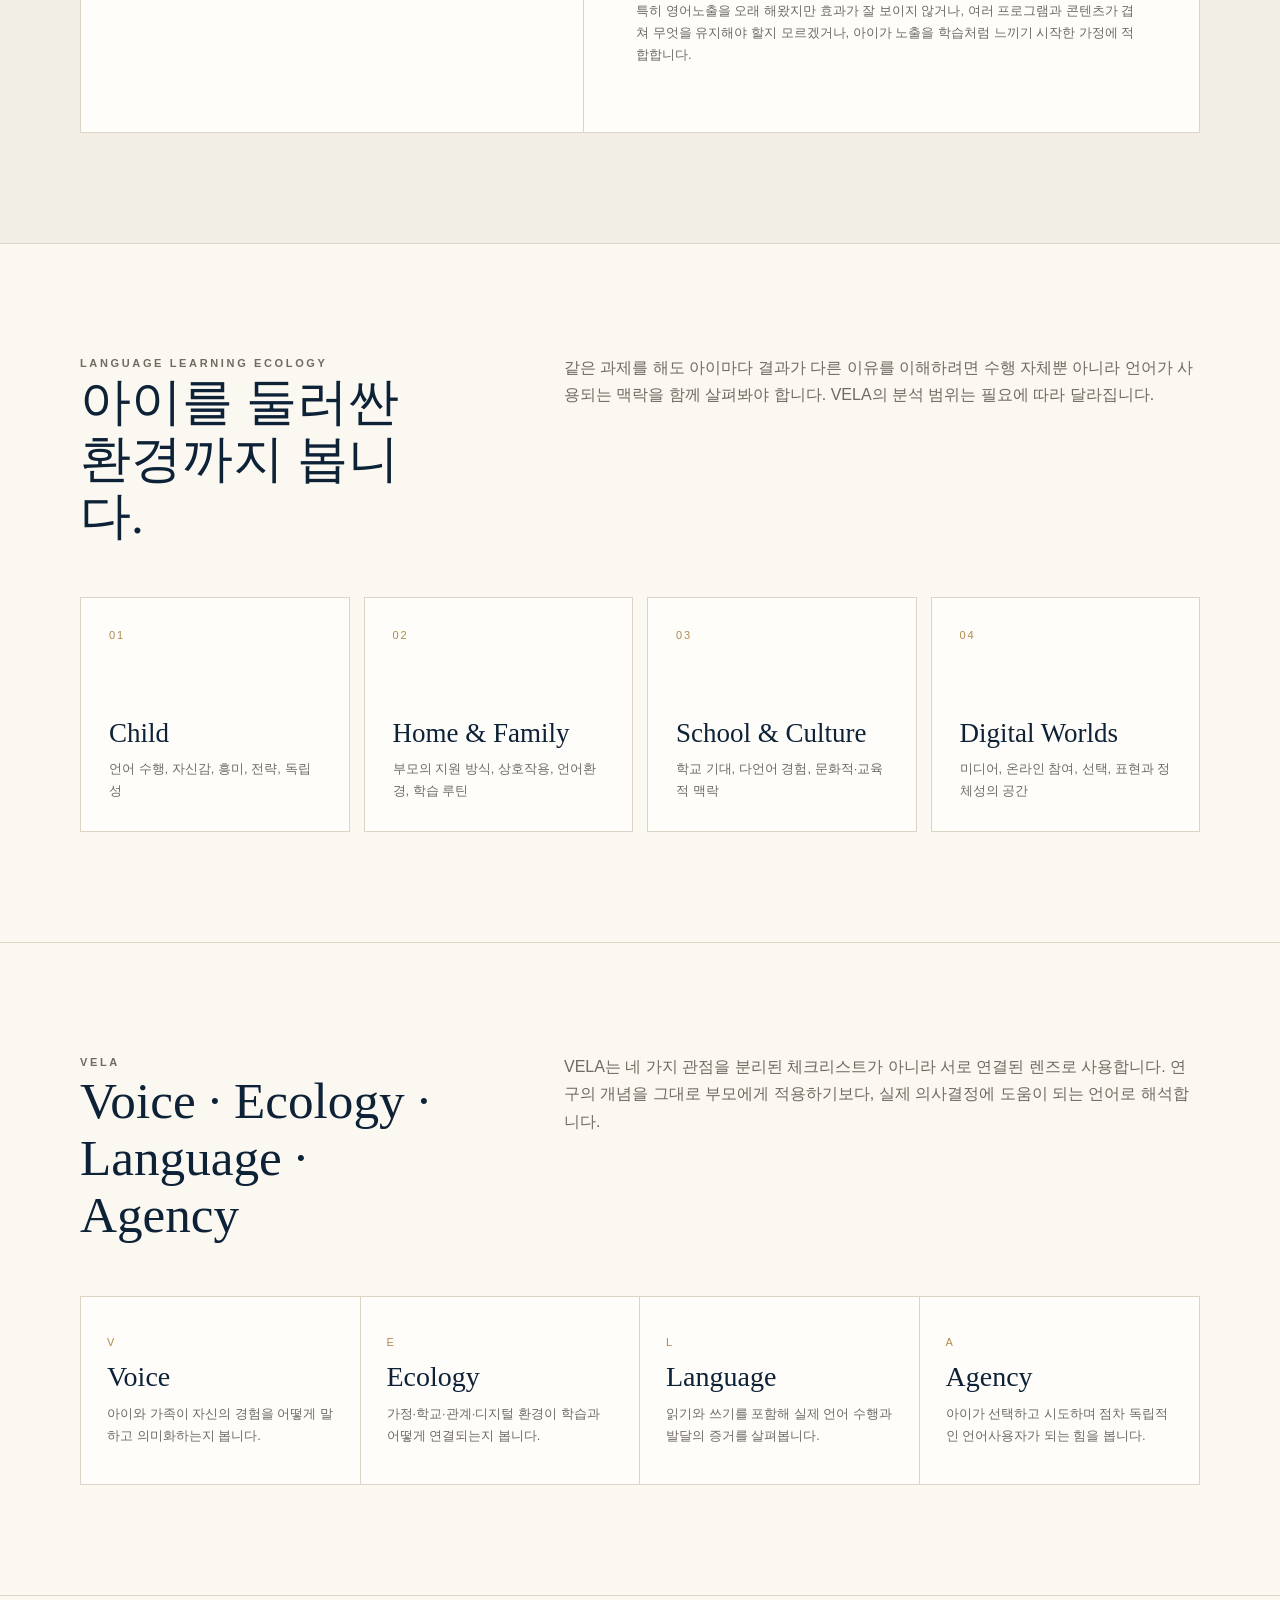
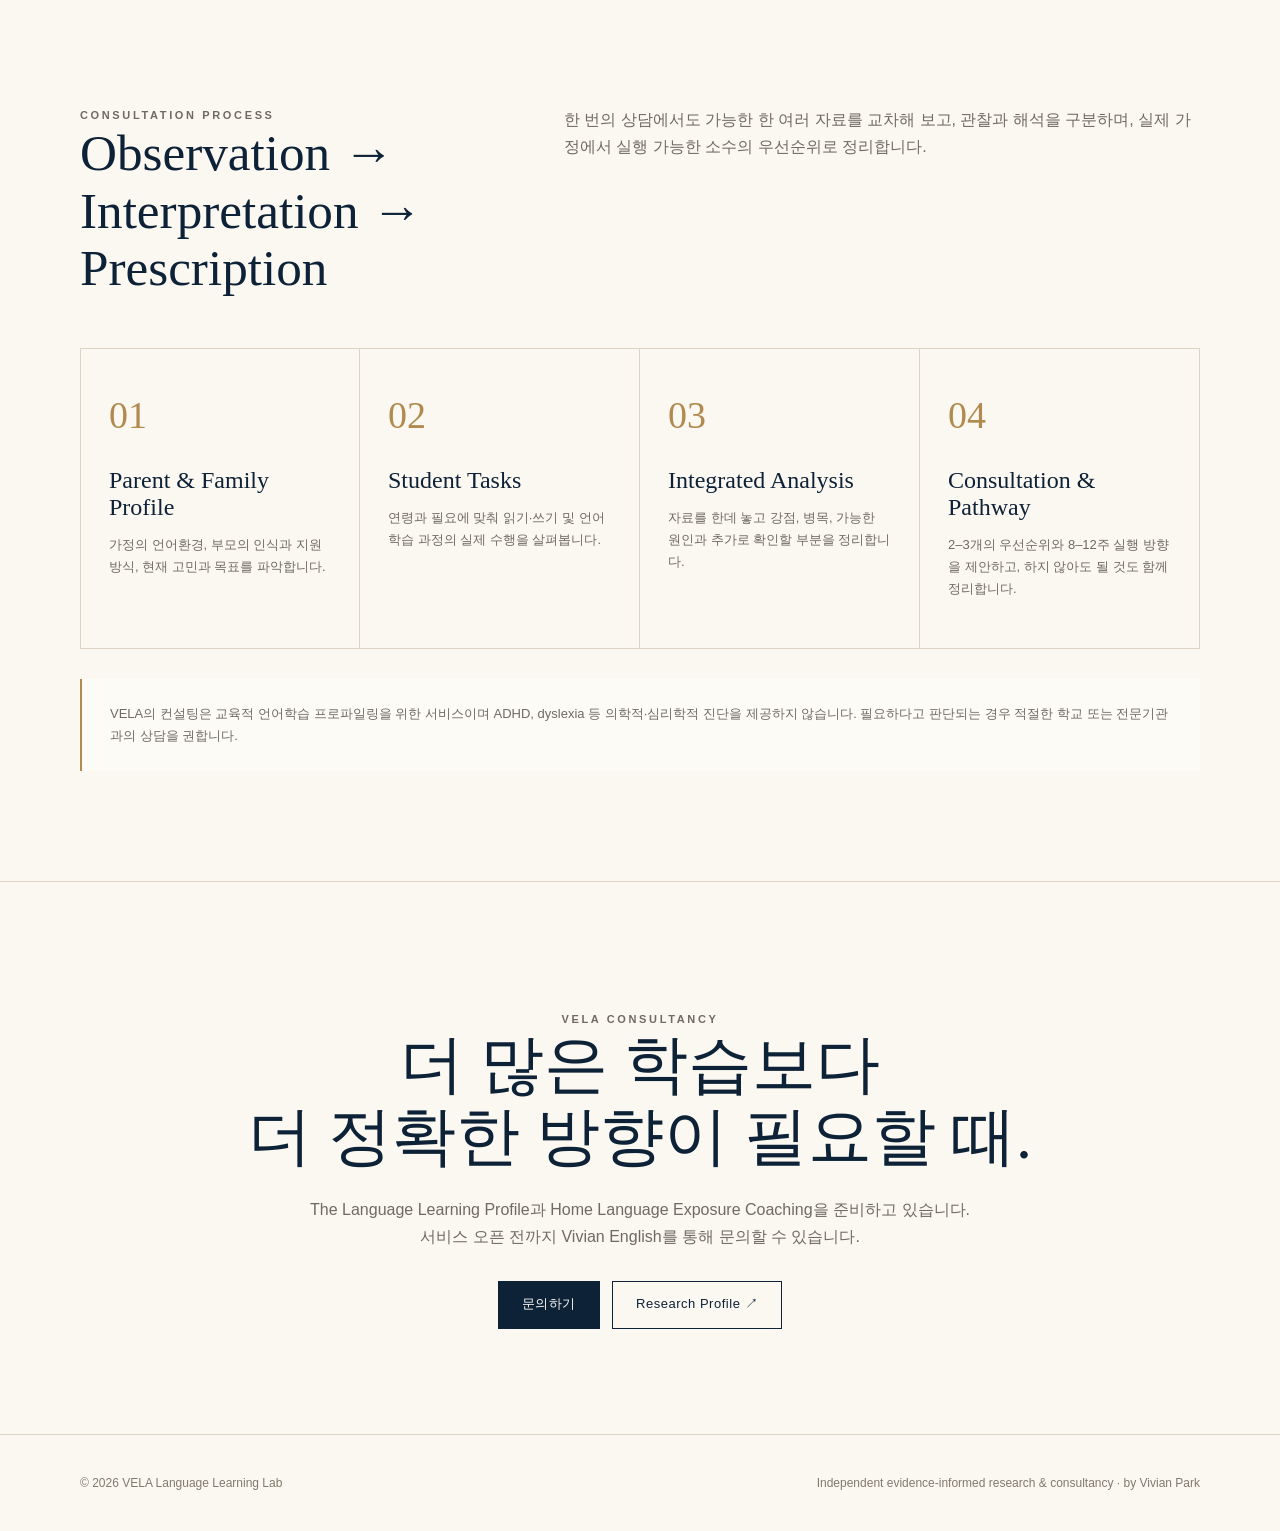
==== commit b1a346d4: "Add files via upload" ====
--- a/consultancy/index.html
+++ b/consultancy/index.html
@@ -30,7 +30,6 @@
       font-family:var(--sans);line-height:1.72;-webkit-font-smoothing:antialiased;
     }
     a{color:inherit;text-decoration:none}
-    button{font:inherit}
     img{display:block;max-width:100%}
     .shell{width:min(1120px,calc(100% - 48px));margin:0 auto}
     .topbar{
@@ -137,36 +136,69 @@
       .back{padding-left:15px}
     }
   
-    /* VELA embedded Crisp chat */
-    .vela-chat-fab{
-      position:fixed;right:22px;bottom:22px;z-index:1000;
-      border:0;border-radius:999px;background:var(--ink);color:var(--white);
-      min-height:54px;padding:0 20px;font:600 13px/1 var(--sans);
-      letter-spacing:.04em;cursor:pointer;
-      box-shadow:0 12px 30px rgba(13,33,55,.18);
-      display:flex;align-items:center;gap:9px;text-decoration:none;
-    }
-    .vela-chat-fab::before{
-      content:"";width:9px;height:9px;border-radius:50%;
-      background:var(--gold-soft);display:block;
+    .service-band{
+      padding:110px 0;
+      background:var(--paper2);
+      border-bottom:1px solid var(--line);
+    }
+    .service-band .section-head{margin-bottom:46px}
+    .service-feature{
+      display:grid;
+      grid-template-columns:.9fr 1.1fr;
+      border:1px solid var(--line);
+      background:var(--white);
+    }
+    .service-feature-intro{
+      padding:52px;
+      border-right:1px solid var(--line);
+    }
+    .service-feature-intro h3{
+      font-size:clamp(34px,4vw,48px);
+      margin:10px 0 18px;
+    }
+    .service-feature-intro p{color:var(--muted)}
+    .service-feature-body{padding:52px}
+    .service-feature-body>p{margin-top:0;color:var(--muted)}
+    .exposure-points{
+      display:grid;
+      grid-template-columns:1fr 1fr;
+      gap:12px;
+      margin-top:28px;
+    }
+    .exposure-point{
+      padding:20px;
+      border:1px solid var(--line);
+      background:var(--paper);
+    }
+    .exposure-point strong{
+      display:block;
+      font-family:var(--serif);
+      font-size:19px;
+      font-weight:400;
+      margin-bottom:6px;
+    }
+    .exposure-point span{
+      color:var(--muted);
+      font-size:13px;
+    }
+    .service-note{
+      margin-top:24px;
+      padding-top:20px;
+      border-top:1px solid var(--line);
+      color:var(--muted);
+      font-size:13px;
+    }
+    @media(max-width:900px){
+      .service-feature{grid-template-columns:1fr}
+      .service-feature-intro{border-right:0;border-bottom:1px solid var(--line)}
     }
     @media(max-width:620px){
-      .vela-chat-fab{right:14px;bottom:14px}
+      .service-band{padding:78px 0}
+      .service-feature-intro,.service-feature-body{padding:30px 24px}
+      .exposure-points{grid-template-columns:1fr}
     }
 
   </style>
-  <!-- Crisp live chat: VELA consultancy only -->
-  <script type="text/javascript">
-    window.$crisp = [];
-    window.CRISP_WEBSITE_ID = "9c506c10-081a-464b-9e35-7557c3dc2968";
-    (function () {
-      var d = document;
-      var s = d.createElement("script");
-      s.src = "https://client.crisp.chat/l.js";
-      s.async = 1;
-      d.getElementsByTagName("head")[0].appendChild(s);
-    })();
-  </script>
 </head>
 <body>
   <header class="topbar">
@@ -174,6 +206,7 @@
       <a class="mini-brand" href="/consultancy/">VELA</a>
       <nav class="topnav" aria-label="VELA navigation">
         <a href="#profile">The Profile</a>
+        <a href="#exposure">Home Exposure</a>
         <a href="#ecology">Our Lens</a>
         <a href="#process">Process</a>
         <a class="back" href="/">Vivian English ↗</a>
@@ -181,7 +214,6 @@
     </div>
   </header>
 
-  <!-- VELA BUILD: V10-CRISP-DIRECT -->
   <main>
     <section class="hero shell">
       <img class="hero-logo fade" src="vela-language-learning-lab.png" alt="VELA Language Learning Lab">
@@ -197,6 +229,7 @@
         <a class="btn secondary" href="#approach">VELA의 관점</a>
       </div>
       <p class="microline fade">Voice · Ecology · Language · Agency</p>
+      <p class="microline fade">Language Learning Profile · Home Language Exposure Coaching</p>
     </section>
 
     <section class="manifesto">
@@ -221,8 +254,8 @@
             <h2>The Language<br>Learning Profile</h2>
           </div>
           <p>
-            단순한 영어 레벨 테스트가 아니라, 아이의 실제 언어 수행과 학습 경험,
-            부모의 관찰, 가정의 언어·문해 환경과 학습 루틴을 함께 분석하는 1회 심층 컨설팅입니다.
+            VELA의 대표 심층 컨설팅으로, 단순한 영어 레벨 테스트가 아니라 아이의 실제 언어 수행과 학습 경험,
+            부모의 관찰, 가정의 언어·문해 환경과 학습 루틴을 함께 분석합니다.
             분석 결과는 “무엇을 더 해야 하는가”보다 먼저 “무엇이 현재의 병목인가”를 찾는 데 초점을 둡니다.
           </p>
         </div>
@@ -247,6 +280,68 @@
       </div>
     </section>
 
+
+    <section id="exposure" class="service-band">
+      <div class="shell">
+        <div class="section-head fade">
+          <div>
+            <p class="kicker">HOME LANGUAGE EXPOSURE STRATEGY</p>
+            <h2>가정 언어노출도<br>아이마다 달라야 합니다.</h2>
+          </div>
+          <p>
+            단순히 영어 콘텐츠를 더 많이 보여주는 것이 아니라, 아이의 현재 언어 수준과 흥미,
+            가정의 시간표, 부모가 개입할 수 있는 정도, 이미 하고 있는 학습을 함께 살펴보고
+            지속 가능한 노출 환경을 설계합니다.
+          </p>
+        </div>
+
+        <div class="service-feature fade">
+          <div class="service-feature-intro">
+            <p class="kicker">1:1 CONSULTATION</p>
+            <h3>Home Language<br>Exposure Coaching</h3>
+            <p>
+              영상 · 음원 · 원서 · 디지털 콘텐츠를 무조건 늘리는 방식이 아니라,
+              현재 가정에 이미 존재하는 언어 경험을 먼저 보고 무엇을 연결하고,
+              무엇을 줄이고, 무엇을 반복할지 정리합니다.
+            </p>
+          </div>
+
+          <div class="service-feature-body">
+            <p>
+              부모가 해야 할 일을 더 늘리는 코칭이 아니라, 아이가 자연스럽게 언어를 접하고
+              사용할 수 있도록 <strong>가정의 실제 생활 안에 맞는 노출 구조</strong>를 만드는 것이 목표입니다.
+              필요에 따라 부모의 개입 방식, 아이의 선택권, 디지털 미디어 사용,
+              읽기와 듣기의 연결도 함께 살펴봅니다.
+            </p>
+
+            <div class="exposure-points">
+              <div class="exposure-point">
+                <strong>현재 환경 진단</strong>
+                <span>언어노출 시간, 매체, 학습량, 가족의 실제 생활패턴을 함께 봅니다.</span>
+              </div>
+              <div class="exposure-point">
+                <strong>흥미 · 수준 맞춤</strong>
+                <span>아이에게 맞는 콘텐츠의 난이도와 주제, 선택 방식을 정리합니다.</span>
+              </div>
+              <div class="exposure-point">
+                <strong>Media → Literacy 연결</strong>
+                <span>영상·음원·원서를 따로 두지 않고 듣기, 읽기, 말하기 경험으로 이어지게 설계합니다.</span>
+              </div>
+              <div class="exposure-point">
+                <strong>부모의 역할 조정</strong>
+                <span>어디까지 도와주고 어디서 물러나야 하는지, 지속 가능한 개입 수준을 제안합니다.</span>
+              </div>
+            </div>
+
+            <p class="service-note">
+              특히 영어노출을 오래 해왔지만 효과가 잘 보이지 않거나, 여러 프로그램과 콘텐츠가
+              겹쳐 무엇을 유지해야 할지 모르겠거나, 아이가 노출을 학습처럼 느끼기 시작한 가정에 적합합니다.
+            </p>
+          </div>
+        </div>
+      </div>
+    </section>
+
     <section id="ecology" class="section">
       <div class="shell">
         <div class="section-head fade">
@@ -316,14 +411,14 @@
 
     <section class="cta">
       <div class="shell">
-        <p class="kicker fade">THE LANGUAGE LEARNING PROFILE</p>
-        <h2 class="fade">아이에게 더 많은 학습보다<br>더 정확한 방향이 필요할 때.</h2>
+        <p class="kicker fade">VELA CONSULTANCY</p>
+        <h2 class="fade">더 많은 학습보다<br>더 정확한 방향이 필요할 때.</h2>
         <p class="fade">
-          현재 컨설팅 및 사전 프로파일 시스템을 준비하고 있습니다.
-          궁금한 점은 아래 1:1 문의를 통해 바로 남겨주세요.
+          The Language Learning Profile과 Home Language Exposure Coaching을 준비하고 있습니다.
+          서비스 오픈 전까지 Vivian English를 통해 문의할 수 있습니다.
         </p>
         <div class="hero-actions fade">
-          <a class="btn primary" id="open-vela-chat" href="https://go.crisp.chat/chat/embed/?website_id=9c506c10-081a-464b-9e35-7557c3dc2968" target="_blank" rel="noopener noreferrer">1:1 문의하기 ↗</a>
+          <a class="btn primary" href="/#contact">문의하기</a>
           <a class="btn secondary" href="https://mjpark.netlify.app/" target="_blank" rel="noopener noreferrer">Research Profile ↗</a>
         </div>
       </div>
@@ -342,9 +437,6 @@
       entries.forEach(e=>{ if(e.isIntersecting) e.target.classList.add('visible'); });
     },{threshold:.08});
     document.querySelectorAll('.fade').forEach(el=>io.observe(el));
-
   </script>
-
-  <a class="vela-chat-fab" id="vela-chat-fab" href="https://go.crisp.chat/chat/embed/?website_id=9c506c10-081a-464b-9e35-7557c3dc2968" target="_blank" rel="noopener noreferrer">1:1 문의</a>
 </body>
 </html>
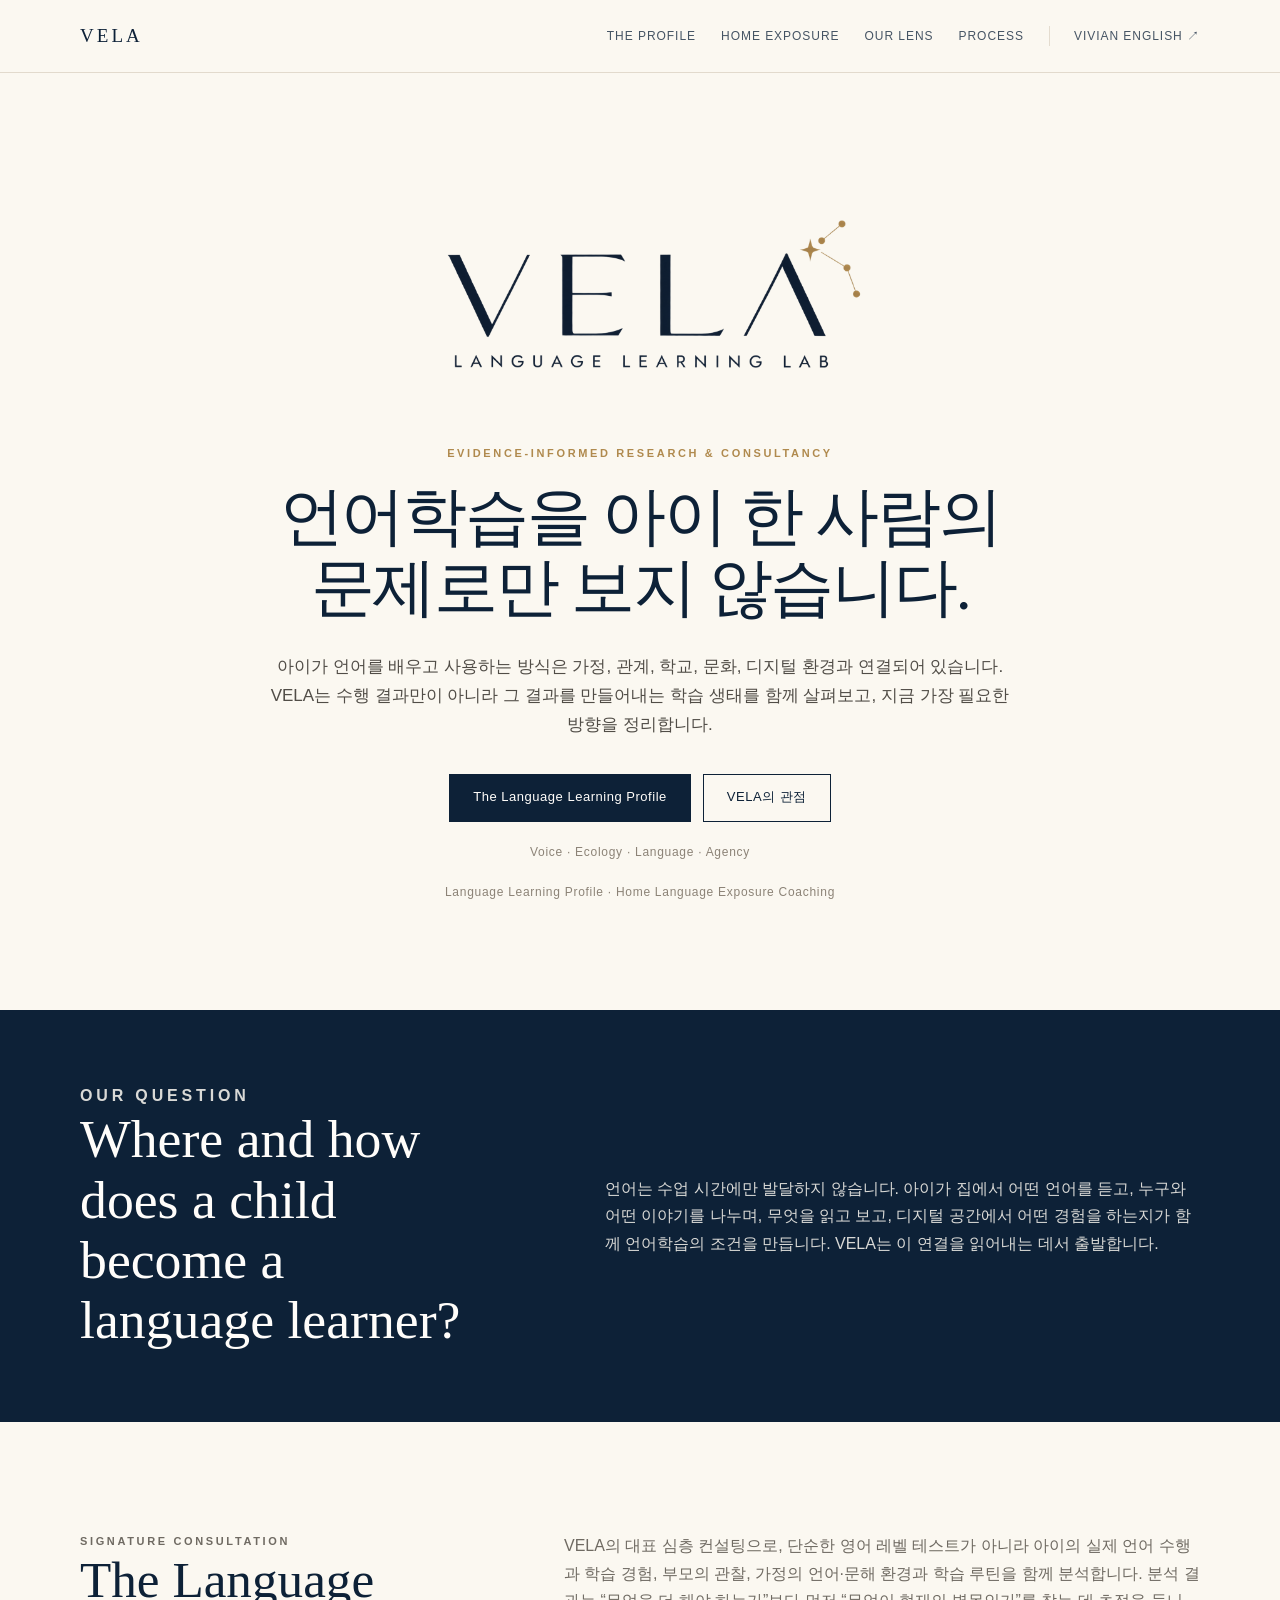
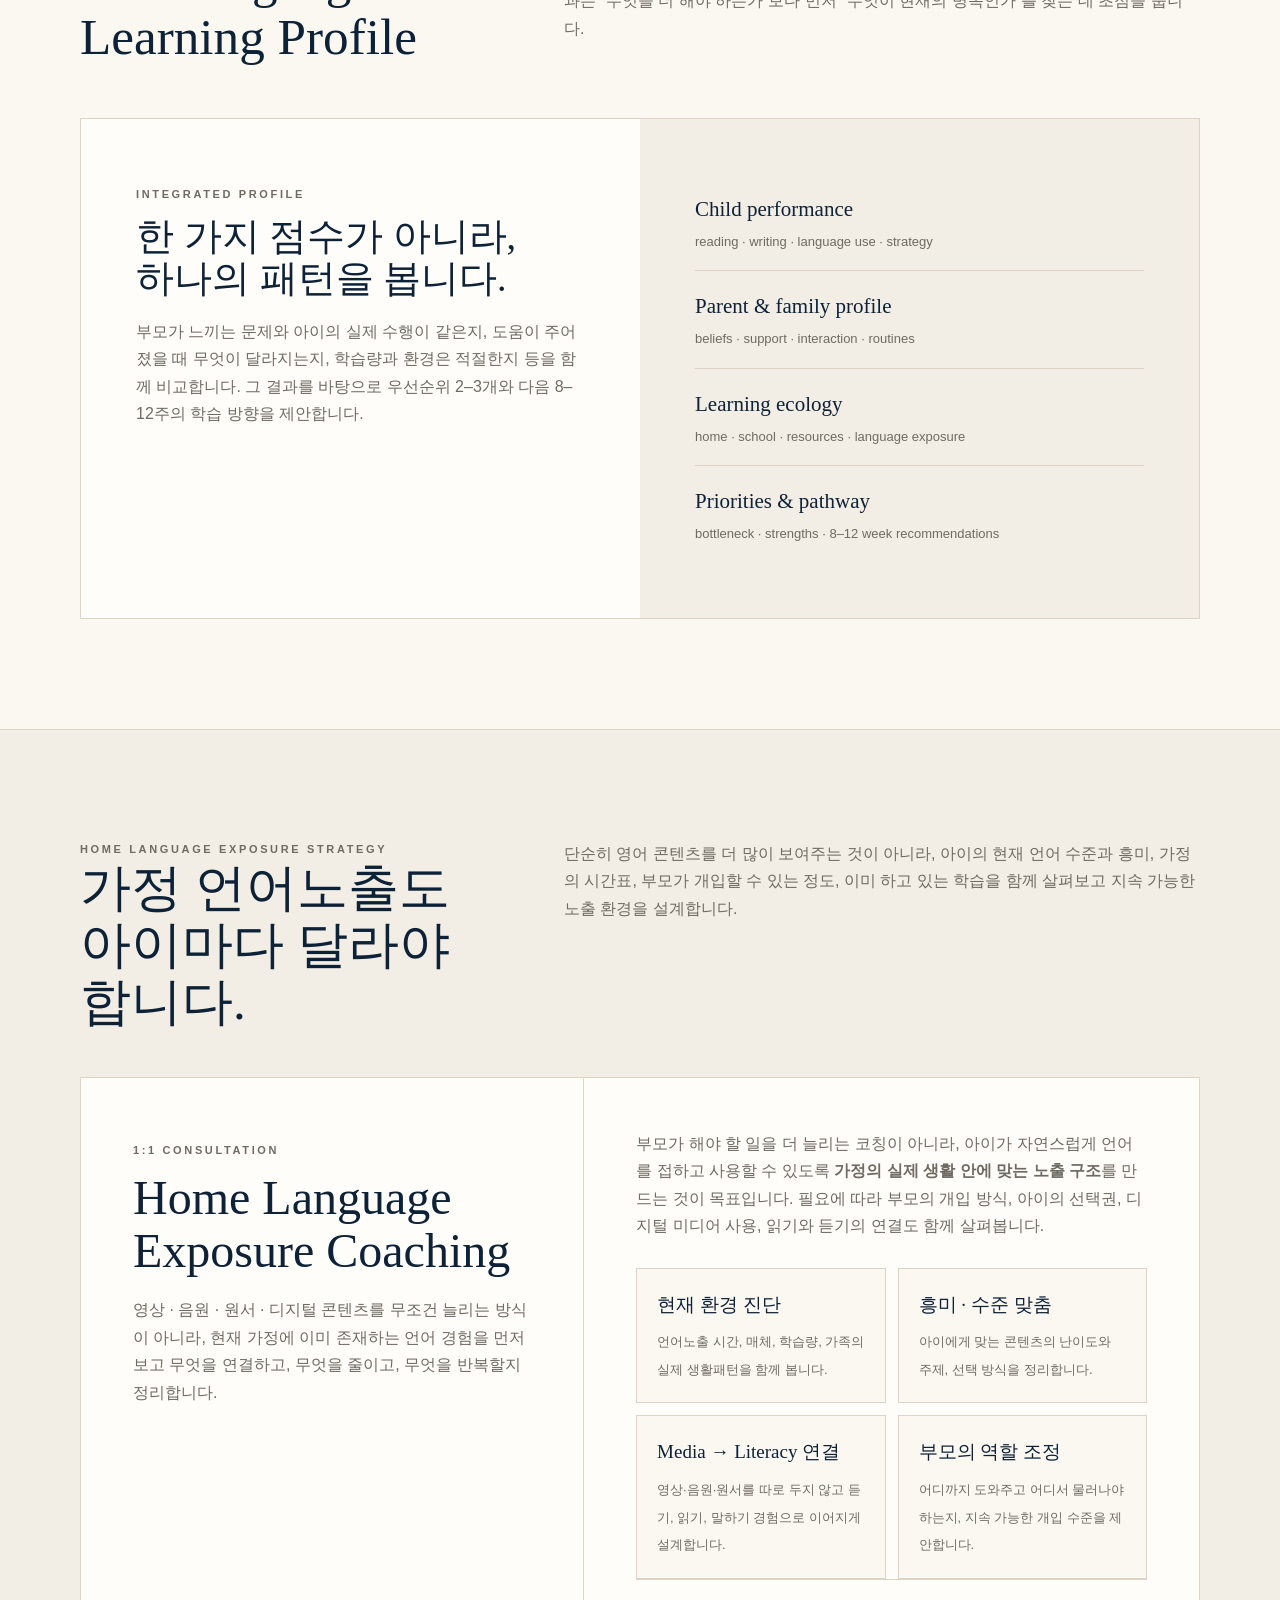
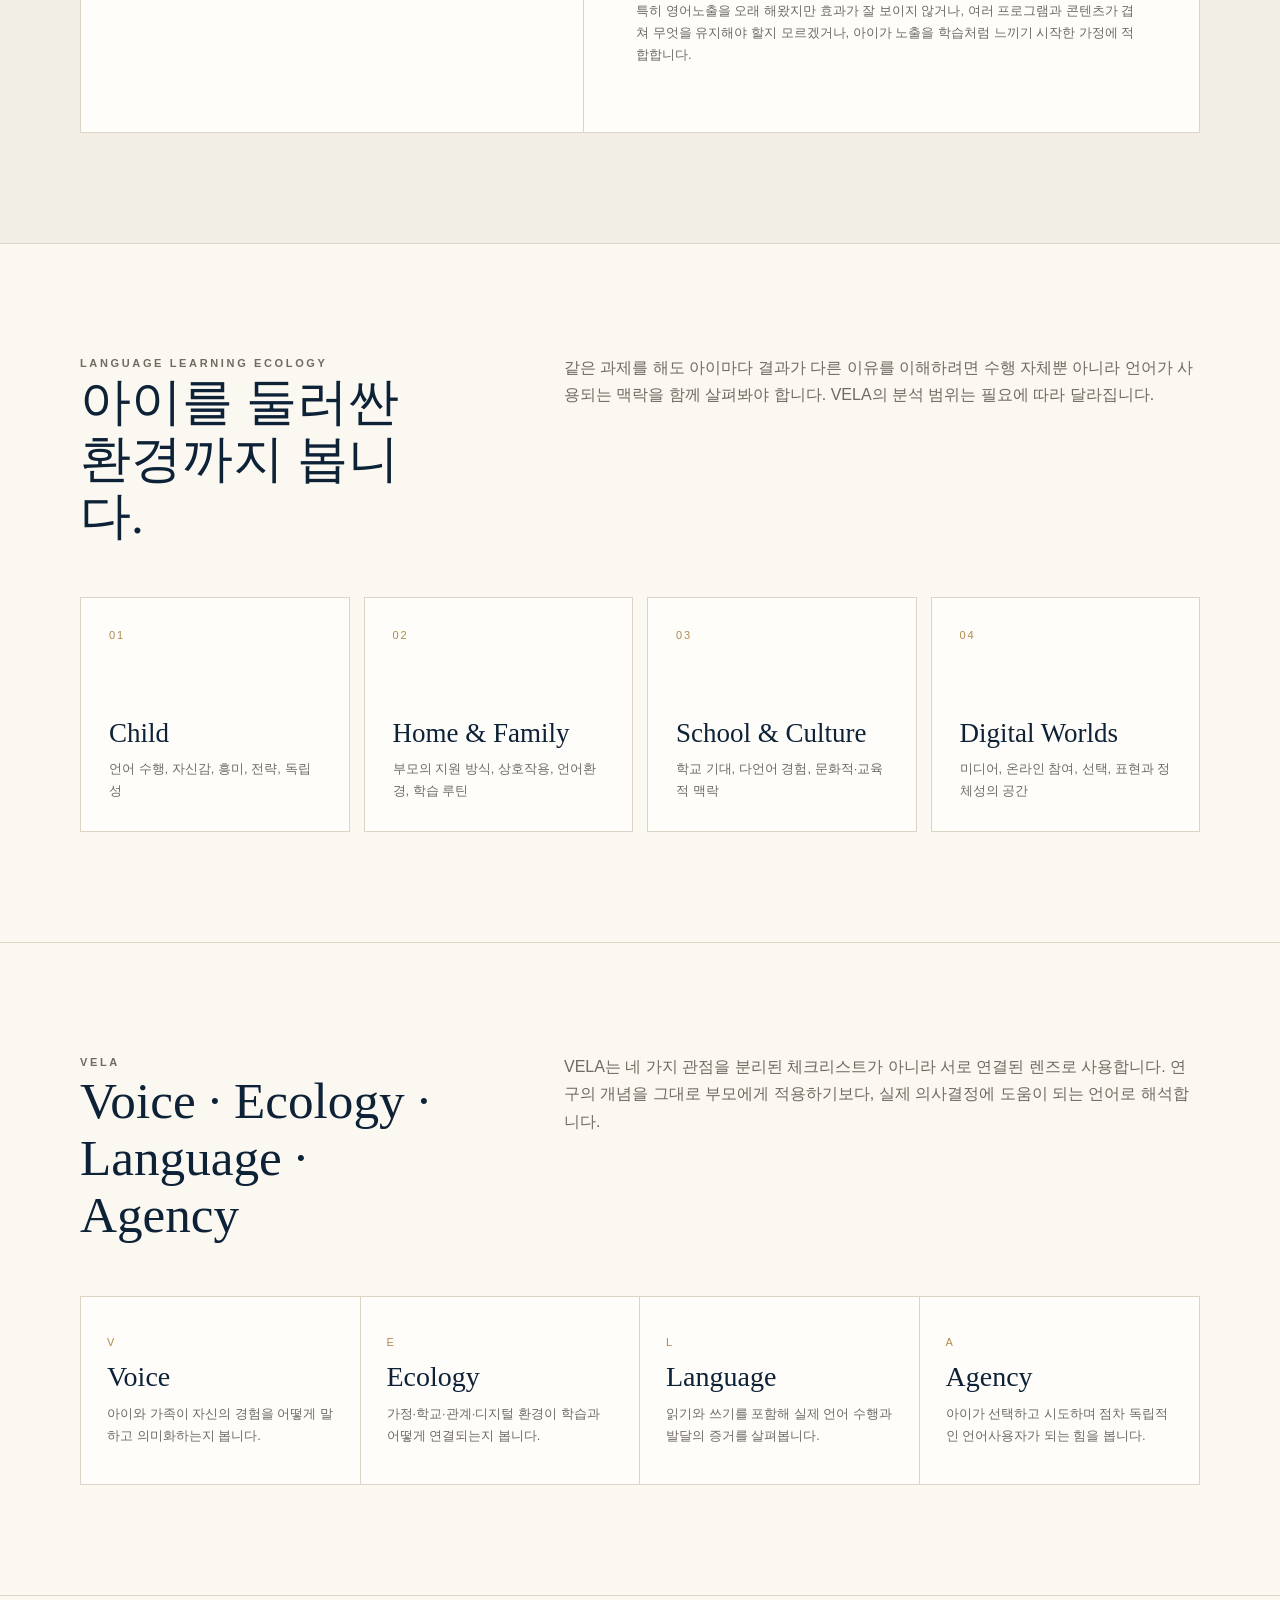
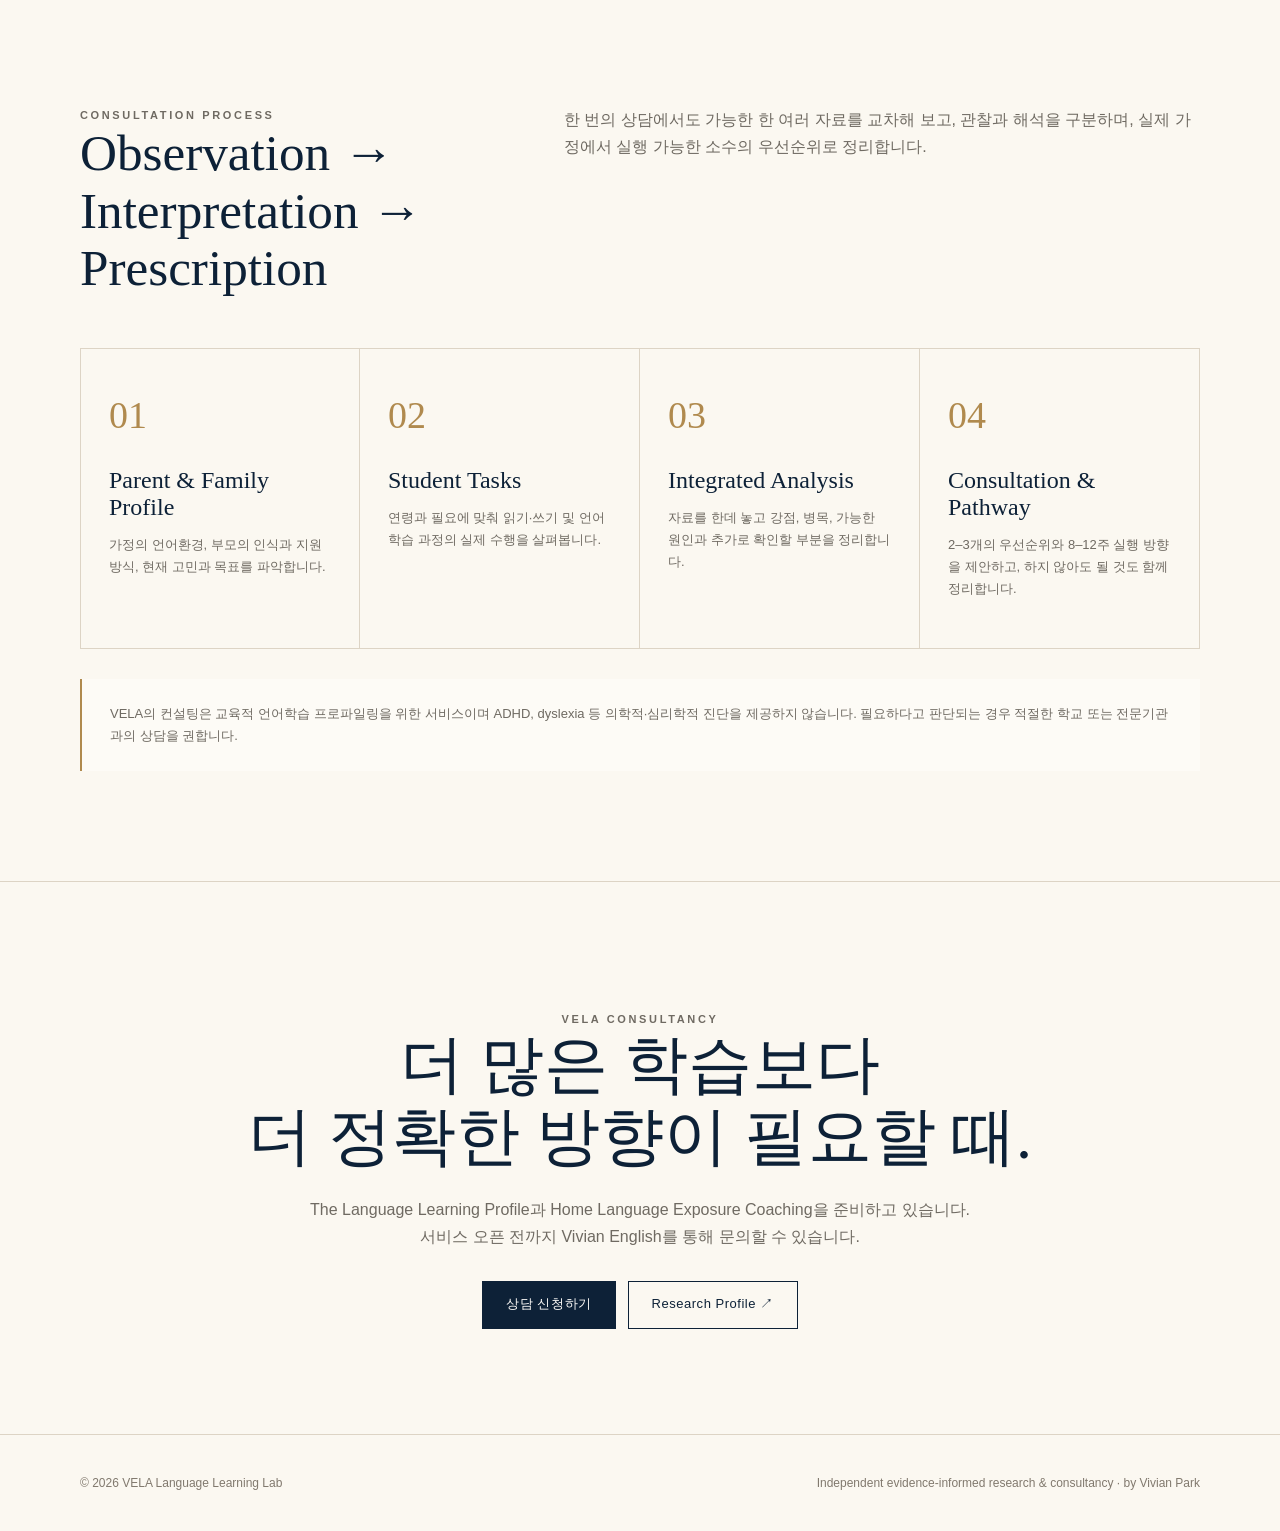
==== commit 33594983: "Add files via upload" ====
--- a/consultancy/index.html
+++ b/consultancy/index.html
@@ -418,7 +418,7 @@
           서비스 오픈 전까지 Vivian English를 통해 문의할 수 있습니다.
         </p>
         <div class="hero-actions fade">
-          <a class="btn primary" href="/#contact">문의하기</a>
+          <a class="btn primary" href="https://forms.gle/6mwgpTzKQjdiY66T8" target="_blank" rel="noopener noreferrer">상담 신청하기</a>
           <a class="btn secondary" href="https://mjpark.netlify.app/" target="_blank" rel="noopener noreferrer">Research Profile ↗</a>
         </div>
       </div>
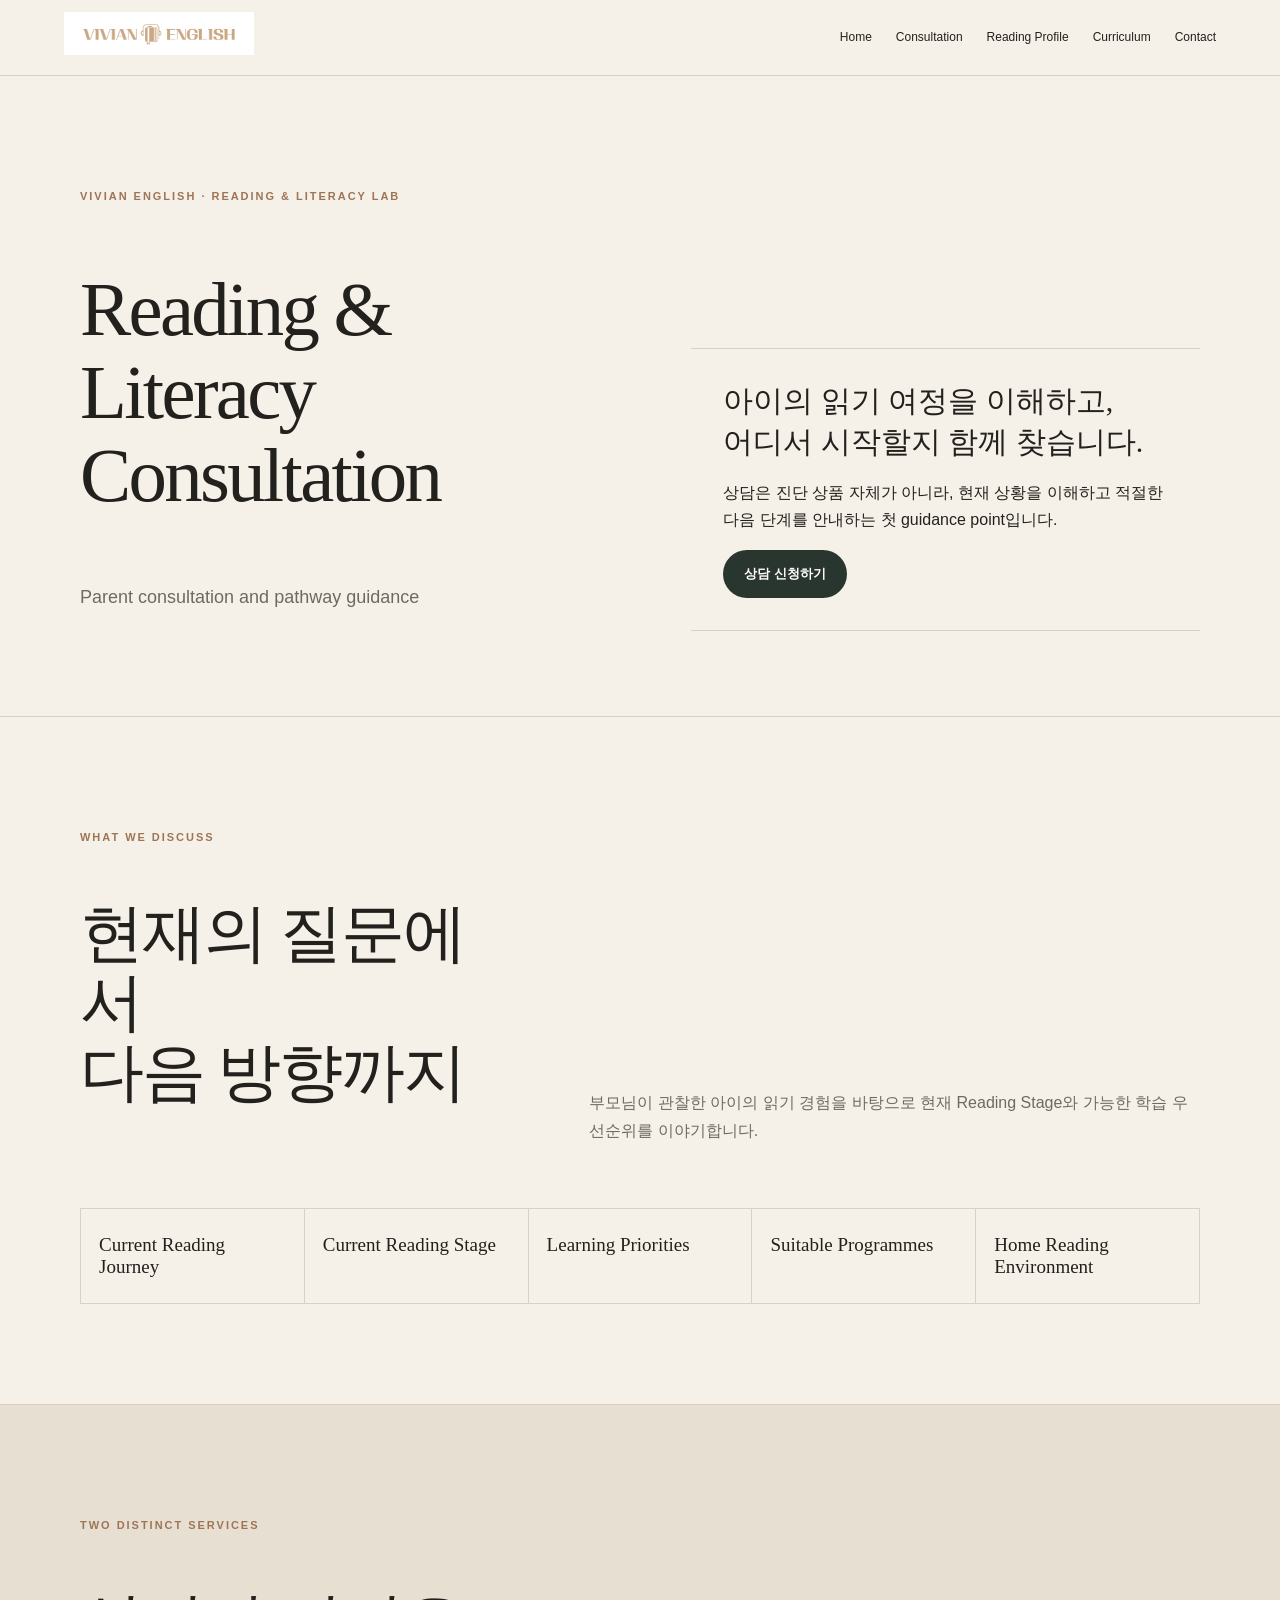
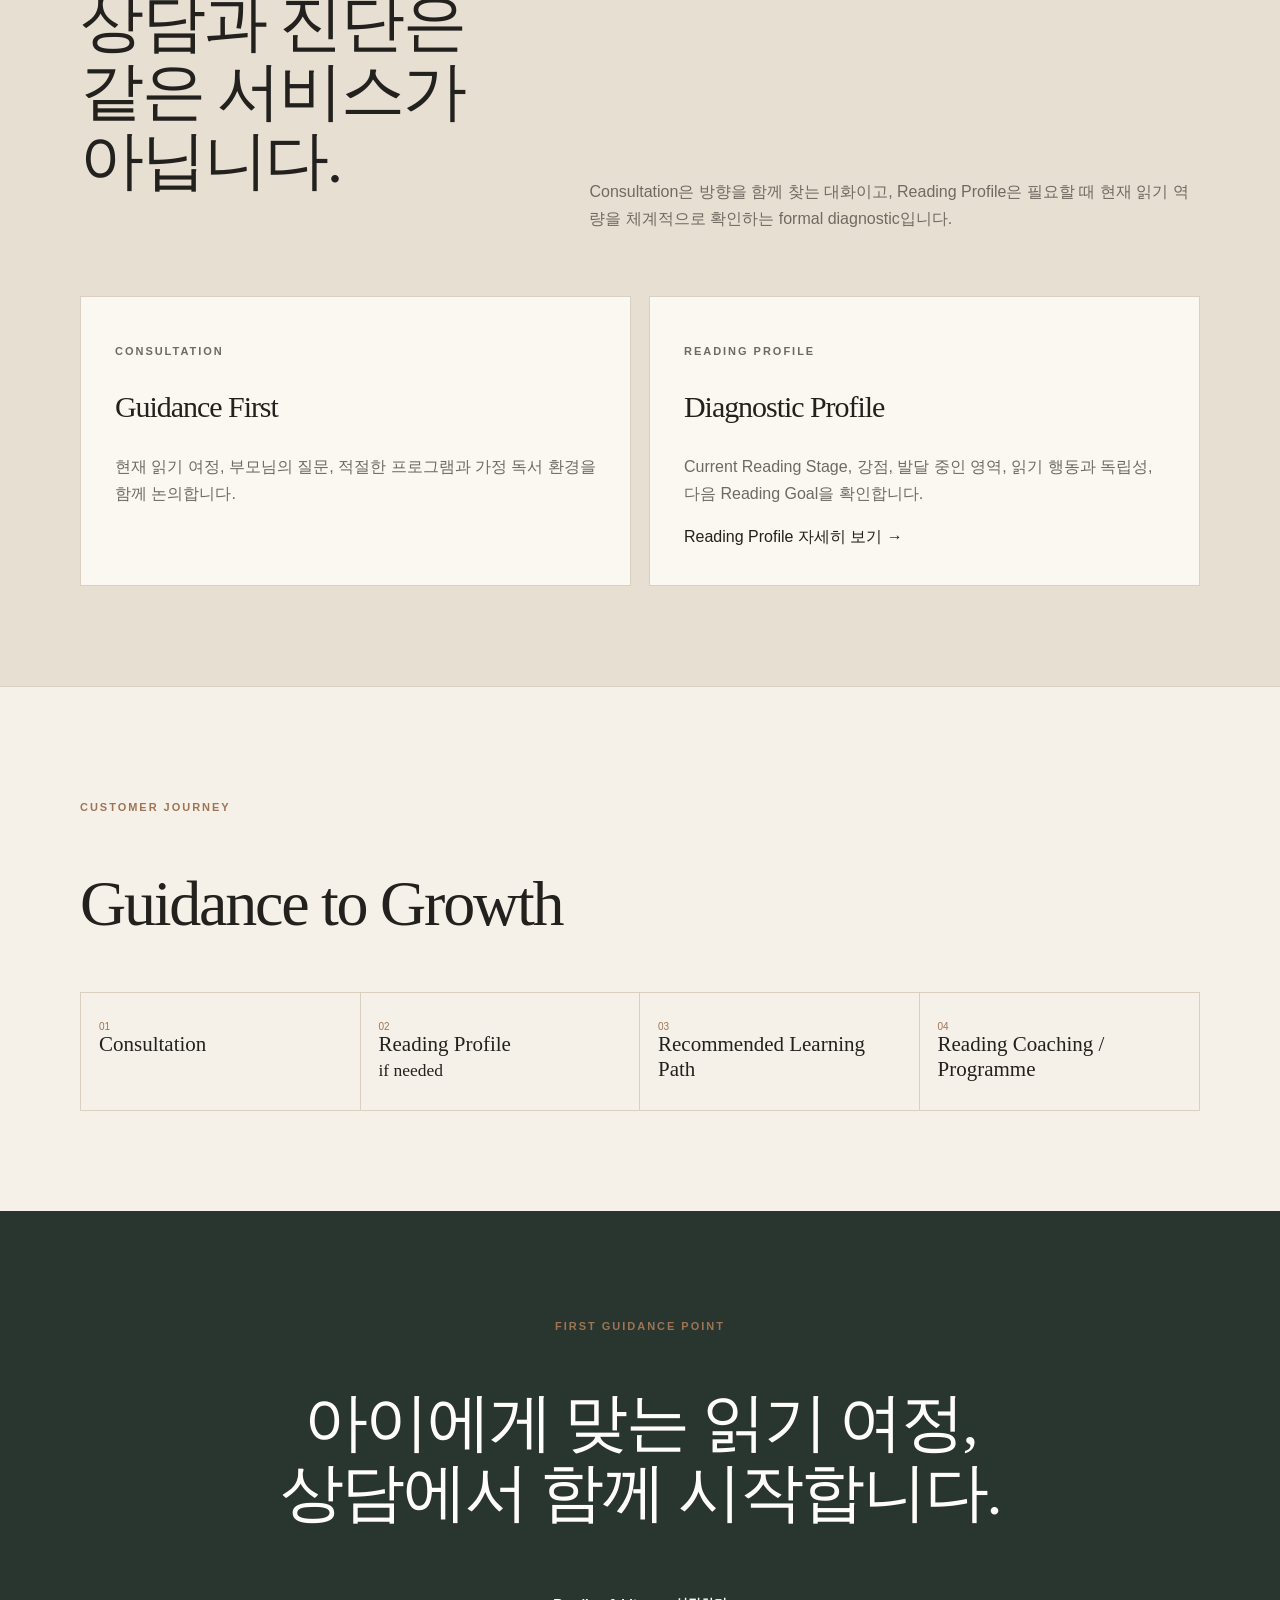
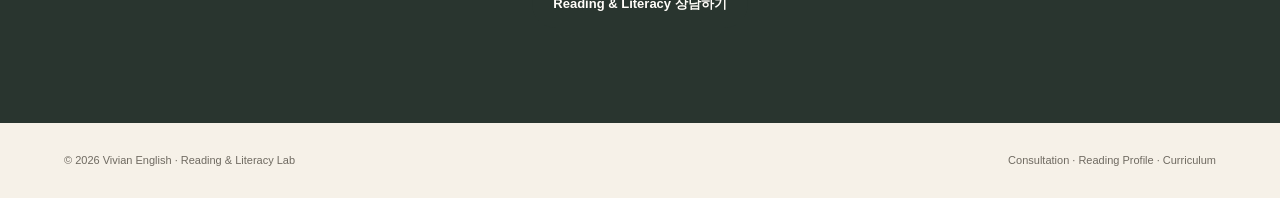
==== commit b1ea37d7: "Separate consultation from Reading Profile diagnostic" ====
--- a/consultancy/index.html
+++ b/consultancy/index.html
@@ -1,442 +1 @@
-<!doctype html>
-<html lang="ko">
-<head>
-  <meta charset="utf-8">
-  <meta name="viewport" content="width=device-width, initial-scale=1">
-  <meta name="description" content="VELA Language Learning Lab — 가정, 관계, 언어, 디지털 환경을 함께 살피는 evidence-informed 언어학습 컨설팅.">
-  <title>VELA Language Learning Lab | Consultancy</title>
-  <meta property="og:title" content="VELA Language Learning Lab">
-  <meta property="og:description" content="Language learning across home, family & digital worlds.">
-  <meta property="og:type" content="website">
-  <meta name="theme-color" content="#fbf8f1">
-  <style>
-    :root{
-      --paper:#fbf8f1;
-      --paper2:#f3eee5;
-      --ink:#0d2137;
-      --muted:#6f6a62;
-      --gold:#b08a4e;
-      --gold-soft:#c5aa78;
-      --line:#ddd4c5;
-      --white:#fffdfa;
-      --serif: Georgia, 'Times New Roman', serif;
-      --sans: Inter, ui-sans-serif, -apple-system, BlinkMacSystemFont, 'Segoe UI',
-              'Apple SD Gothic Neo','Noto Sans KR',Arial,sans-serif;
-    }
-    *{box-sizing:border-box}
-    html{scroll-behavior:smooth}
-    body{
-      margin:0;background:var(--paper);color:var(--ink);
-      font-family:var(--sans);line-height:1.72;-webkit-font-smoothing:antialiased;
-    }
-    a{color:inherit;text-decoration:none}
-    img{display:block;max-width:100%}
-    .shell{width:min(1120px,calc(100% - 48px));margin:0 auto}
-    .topbar{
-      position:sticky;top:0;z-index:20;
-      background:rgba(251,248,241,.92);backdrop-filter:blur(14px);
-      border-bottom:1px solid rgba(221,212,197,.8);
-    }
-    .topbar .shell{height:72px;display:flex;align-items:center;justify-content:space-between;gap:24px}
-    .mini-brand{font-family:var(--serif);font-size:19px;letter-spacing:.16em}
-    .topnav{display:flex;align-items:center;gap:25px;font-size:12px;letter-spacing:.08em;text-transform:uppercase}
-    .topnav a{opacity:.76;transition:.2s}
-    .topnav a:hover{opacity:1}
-    .back{border-left:1px solid var(--line);padding-left:24px}
-    .hero{padding:110px 0 95px;text-align:center}
-    .hero-logo{width:min(680px,88vw);margin:0 auto 34px}
-    .kicker{font-size:11px;letter-spacing:.24em;text-transform:uppercase;color:var(--gold);font-weight:700}
-    h1,h2,h3{font-family:var(--serif);font-weight:400;margin:0;line-height:1.12}
-    .hero h1{font-size:clamp(38px,5vw,70px);letter-spacing:-.035em;max-width:920px;margin:18px auto 0}
-    .hero .lead{
-      max-width:760px;margin:28px auto 0;color:#514d47;font-size:17px;
-    }
-    .hero-actions{display:flex;justify-content:center;gap:12px;flex-wrap:wrap;margin-top:34px}
-    .btn{
-      display:inline-flex;align-items:center;justify-content:center;min-height:48px;padding:0 23px;
-      border:1px solid var(--ink);font-size:13px;letter-spacing:.04em;transition:.2s;
-    }
-    .btn.primary{background:var(--ink);color:var(--white)}
-    .btn.primary:hover{background:#16324f}
-    .btn.secondary:hover{background:var(--white)}
-    .microline{margin-top:20px;color:#8c8377;font-size:12px;letter-spacing:.06em}
-    .manifesto{
-      background:var(--ink);color:var(--white);padding:72px 0;
-    }
-    .manifesto .shell{display:grid;grid-template-columns:.8fr 1.2fr;gap:10vw;align-items:center}
-    .manifesto h2{font-size:clamp(34px,4.2vw,58px)}
-    .manifesto p{color:#d9d9d6;margin:0;font-size:16px}
-    .section{padding:110px 0;border-bottom:1px solid var(--line)}
-    .section-head{display:grid;grid-template-columns:.75fr 1.25fr;gap:8vw;margin-bottom:52px}
-    .section-head h2{font-size:clamp(34px,4vw,54px)}
-    .section-head p{margin:0;color:var(--muted)}
-    .profile-card{
-      display:grid;grid-template-columns:1fr 1fr;background:var(--white);border:1px solid var(--line);
-    }
-    .profile-copy{padding:55px}
-    .profile-copy h3{font-size:38px;margin:10px 0 18px}
-    .profile-copy p{color:var(--muted)}
-    .profile-list{padding:55px;background:var(--paper2)}
-    .profile-list div{padding:17px 0;border-bottom:1px solid var(--line)}
-    .profile-list div:last-child{border-bottom:0}
-    .profile-list strong{display:block;font-family:var(--serif);font-size:21px;font-weight:400}
-    .profile-list span{display:block;color:var(--muted);font-size:13px;margin-top:4px}
-    .ecology-grid{display:grid;grid-template-columns:repeat(4,1fr);gap:14px}
-    .eco{
-      min-height:235px;padding:28px;border:1px solid var(--line);background:var(--white);
-      display:flex;flex-direction:column;justify-content:space-between;
-    }
-    .eco .num{color:var(--gold);font-size:11px;letter-spacing:.18em}
-    .eco h3{font-size:27px}
-    .eco p{font-size:13px;color:var(--muted);margin:10px 0 0}
-    .vela-values{
-      display:grid;grid-template-columns:repeat(4,1fr);border:1px solid var(--line);background:var(--white)
-    }
-    .value{padding:36px 26px;border-right:1px solid var(--line)}
-    .value:last-child{border-right:0}
-    .value span{display:block;color:var(--gold);font-size:11px;letter-spacing:.2em;margin-bottom:10px}
-    .value h3{font-size:28px}
-    .value p{color:var(--muted);font-size:13px;margin:10px 0 0}
-    .process{display:grid;grid-template-columns:repeat(4,1fr);gap:0;border-top:1px solid var(--line)}
-    .step{padding:34px 28px;border-right:1px solid var(--line);border-bottom:1px solid var(--line)}
-    .step:first-child{border-left:1px solid var(--line)}
-    .step .num{font-family:var(--serif);font-size:38px;color:var(--gold)}
-    .step h3{font-size:24px;margin-top:18px}
-    .step p{color:var(--muted);font-size:13px}
-    .note{
-      margin-top:30px;padding:24px 28px;border-left:2px solid var(--gold);background:rgba(255,253,250,.6);
-      color:var(--muted);font-size:13px;
-    }
-    .cta{padding:105px 0;text-align:center}
-    .cta h2{font-size:clamp(38px,5vw,64px);max-width:820px;margin:0 auto}
-    .cta p{max-width:680px;margin:23px auto 0;color:var(--muted)}
-    .cta .hero-actions{margin-top:30px}
-    footer{padding:38px 0;border-top:1px solid var(--line);color:#81796e;font-size:12px}
-    footer .shell{display:flex;justify-content:space-between;gap:24px;flex-wrap:wrap}
-    .fade{opacity:0;transform:translateY(16px);transition:.7s ease}
-    .fade.visible{opacity:1;transform:none}
-    @media(max-width:900px){
-      .manifesto .shell,.section-head,.profile-card{grid-template-columns:1fr}
-      .ecology-grid,.vela-values,.process{grid-template-columns:1fr 1fr}
-      .value:nth-child(2){border-right:0}
-      .value{border-bottom:1px solid var(--line)}
-      .step:first-child{border-left:0}
-      .topnav a:not(.back){display:none}
-    }
-    @media(max-width:620px){
-      .shell{width:min(100% - 28px,1120px)}
-      .hero{padding:82px 0 70px}
-      .section{padding:78px 0}
-      .ecology-grid,.vela-values,.process{grid-template-columns:1fr}
-      .value{border-right:0}
-      .profile-copy,.profile-list{padding:32px 25px}
-      .manifesto{padding:58px 0}
-      .topbar .shell{height:64px}
-      .mini-brand{font-size:16px}
-      .back{padding-left:15px}
-    }
-  
-    .service-band{
-      padding:110px 0;
-      background:var(--paper2);
-      border-bottom:1px solid var(--line);
-    }
-    .service-band .section-head{margin-bottom:46px}
-    .service-feature{
-      display:grid;
-      grid-template-columns:.9fr 1.1fr;
-      border:1px solid var(--line);
-      background:var(--white);
-    }
-    .service-feature-intro{
-      padding:52px;
-      border-right:1px solid var(--line);
-    }
-    .service-feature-intro h3{
-      font-size:clamp(34px,4vw,48px);
-      margin:10px 0 18px;
-    }
-    .service-feature-intro p{color:var(--muted)}
-    .service-feature-body{padding:52px}
-    .service-feature-body>p{margin-top:0;color:var(--muted)}
-    .exposure-points{
-      display:grid;
-      grid-template-columns:1fr 1fr;
-      gap:12px;
-      margin-top:28px;
-    }
-    .exposure-point{
-      padding:20px;
-      border:1px solid var(--line);
-      background:var(--paper);
-    }
-    .exposure-point strong{
-      display:block;
-      font-family:var(--serif);
-      font-size:19px;
-      font-weight:400;
-      margin-bottom:6px;
-    }
-    .exposure-point span{
-      color:var(--muted);
-      font-size:13px;
-    }
-    .service-note{
-      margin-top:24px;
-      padding-top:20px;
-      border-top:1px solid var(--line);
-      color:var(--muted);
-      font-size:13px;
-    }
-    @media(max-width:900px){
-      .service-feature{grid-template-columns:1fr}
-      .service-feature-intro{border-right:0;border-bottom:1px solid var(--line)}
-    }
-    @media(max-width:620px){
-      .service-band{padding:78px 0}
-      .service-feature-intro,.service-feature-body{padding:30px 24px}
-      .exposure-points{grid-template-columns:1fr}
-    }
-
-  </style>
-</head>
-<body>
-  <header class="topbar">
-    <div class="shell">
-      <a class="mini-brand" href="/consultancy/">VELA</a>
-      <nav class="topnav" aria-label="VELA navigation">
-        <a href="#profile">The Profile</a>
-        <a href="#exposure">Home Exposure</a>
-        <a href="#ecology">Our Lens</a>
-        <a href="#process">Process</a>
-        <a class="back" href="/">Vivian English ↗</a>
-      </nav>
-    </div>
-  </header>
-
-  <main>
-    <section class="hero shell">
-      <img class="hero-logo fade" src="vela-language-learning-lab.png" alt="VELA Language Learning Lab">
-      <p class="kicker fade">EVIDENCE-INFORMED RESEARCH & CONSULTANCY</p>
-      <h1 class="fade">언어학습을 아이 한 사람의<br>문제로만 보지 않습니다.</h1>
-      <p class="lead fade">
-        아이가 언어를 배우고 사용하는 방식은 가정, 관계, 학교, 문화, 디지털 환경과 연결되어 있습니다.
-        VELA는 수행 결과만이 아니라 그 결과를 만들어내는 학습 생태를 함께 살펴보고,
-        지금 가장 필요한 방향을 정리합니다.
-      </p>
-      <div class="hero-actions fade">
-        <a class="btn primary" href="#profile">The Language Learning Profile</a>
-        <a class="btn secondary" href="#approach">VELA의 관점</a>
-      </div>
-      <p class="microline fade">Voice · Ecology · Language · Agency</p>
-      <p class="microline fade">Language Learning Profile · Home Language Exposure Coaching</p>
-    </section>
-
-    <section class="manifesto">
-      <div class="shell">
-        <div>
-          <p class="kicker">OUR QUESTION</p>
-          <h2>Where and how does a child become a language learner?</h2>
-        </div>
-        <p>
-          언어는 수업 시간에만 발달하지 않습니다. 아이가 집에서 어떤 언어를 듣고,
-          누구와 어떤 이야기를 나누며, 무엇을 읽고 보고, 디지털 공간에서 어떤 경험을 하는지가
-          함께 언어학습의 조건을 만듭니다. VELA는 이 연결을 읽어내는 데서 출발합니다.
-        </p>
-      </div>
-    </section>
-
-    <section id="profile" class="section">
-      <div class="shell">
-        <div class="section-head fade">
-          <div>
-            <p class="kicker">SIGNATURE CONSULTATION</p>
-            <h2>The Language<br>Learning Profile</h2>
-          </div>
-          <p>
-            VELA의 대표 심층 컨설팅으로, 단순한 영어 레벨 테스트가 아니라 아이의 실제 언어 수행과 학습 경험,
-            부모의 관찰, 가정의 언어·문해 환경과 학습 루틴을 함께 분석합니다.
-            분석 결과는 “무엇을 더 해야 하는가”보다 먼저 “무엇이 현재의 병목인가”를 찾는 데 초점을 둡니다.
-          </p>
-        </div>
-
-        <div class="profile-card fade">
-          <div class="profile-copy">
-            <p class="kicker">INTEGRATED PROFILE</p>
-            <h3>한 가지 점수가 아니라,<br>하나의 패턴을 봅니다.</h3>
-            <p>
-              부모가 느끼는 문제와 아이의 실제 수행이 같은지, 도움이 주어졌을 때 무엇이 달라지는지,
-              학습량과 환경은 적절한지 등을 함께 비교합니다. 그 결과를 바탕으로
-              우선순위 2–3개와 다음 8–12주의 학습 방향을 제안합니다.
-            </p>
-          </div>
-          <div class="profile-list">
-            <div><strong>Child performance</strong><span>reading · writing · language use · strategy</span></div>
-            <div><strong>Parent & family profile</strong><span>beliefs · support · interaction · routines</span></div>
-            <div><strong>Learning ecology</strong><span>home · school · resources · language exposure</span></div>
-            <div><strong>Priorities & pathway</strong><span>bottleneck · strengths · 8–12 week recommendations</span></div>
-          </div>
-        </div>
-      </div>
-    </section>
-
-
-    <section id="exposure" class="service-band">
-      <div class="shell">
-        <div class="section-head fade">
-          <div>
-            <p class="kicker">HOME LANGUAGE EXPOSURE STRATEGY</p>
-            <h2>가정 언어노출도<br>아이마다 달라야 합니다.</h2>
-          </div>
-          <p>
-            단순히 영어 콘텐츠를 더 많이 보여주는 것이 아니라, 아이의 현재 언어 수준과 흥미,
-            가정의 시간표, 부모가 개입할 수 있는 정도, 이미 하고 있는 학습을 함께 살펴보고
-            지속 가능한 노출 환경을 설계합니다.
-          </p>
-        </div>
-
-        <div class="service-feature fade">
-          <div class="service-feature-intro">
-            <p class="kicker">1:1 CONSULTATION</p>
-            <h3>Home Language<br>Exposure Coaching</h3>
-            <p>
-              영상 · 음원 · 원서 · 디지털 콘텐츠를 무조건 늘리는 방식이 아니라,
-              현재 가정에 이미 존재하는 언어 경험을 먼저 보고 무엇을 연결하고,
-              무엇을 줄이고, 무엇을 반복할지 정리합니다.
-            </p>
-          </div>
-
-          <div class="service-feature-body">
-            <p>
-              부모가 해야 할 일을 더 늘리는 코칭이 아니라, 아이가 자연스럽게 언어를 접하고
-              사용할 수 있도록 <strong>가정의 실제 생활 안에 맞는 노출 구조</strong>를 만드는 것이 목표입니다.
-              필요에 따라 부모의 개입 방식, 아이의 선택권, 디지털 미디어 사용,
-              읽기와 듣기의 연결도 함께 살펴봅니다.
-            </p>
-
-            <div class="exposure-points">
-              <div class="exposure-point">
-                <strong>현재 환경 진단</strong>
-                <span>언어노출 시간, 매체, 학습량, 가족의 실제 생활패턴을 함께 봅니다.</span>
-              </div>
-              <div class="exposure-point">
-                <strong>흥미 · 수준 맞춤</strong>
-                <span>아이에게 맞는 콘텐츠의 난이도와 주제, 선택 방식을 정리합니다.</span>
-              </div>
-              <div class="exposure-point">
-                <strong>Media → Literacy 연결</strong>
-                <span>영상·음원·원서를 따로 두지 않고 듣기, 읽기, 말하기 경험으로 이어지게 설계합니다.</span>
-              </div>
-              <div class="exposure-point">
-                <strong>부모의 역할 조정</strong>
-                <span>어디까지 도와주고 어디서 물러나야 하는지, 지속 가능한 개입 수준을 제안합니다.</span>
-              </div>
-            </div>
-
-            <p class="service-note">
-              특히 영어노출을 오래 해왔지만 효과가 잘 보이지 않거나, 여러 프로그램과 콘텐츠가
-              겹쳐 무엇을 유지해야 할지 모르겠거나, 아이가 노출을 학습처럼 느끼기 시작한 가정에 적합합니다.
-            </p>
-          </div>
-        </div>
-      </div>
-    </section>
-
-    <section id="ecology" class="section">
-      <div class="shell">
-        <div class="section-head fade">
-          <div>
-            <p class="kicker">LANGUAGE LEARNING ECOLOGY</p>
-            <h2>아이를 둘러싼<br>환경까지 봅니다.</h2>
-          </div>
-          <p>
-            같은 과제를 해도 아이마다 결과가 다른 이유를 이해하려면 수행 자체뿐 아니라
-            언어가 사용되는 맥락을 함께 살펴봐야 합니다. VELA의 분석 범위는 필요에 따라 달라집니다.
-          </p>
-        </div>
-        <div class="ecology-grid">
-          <article class="eco fade"><span class="num">01</span><div><h3>Child</h3><p>언어 수행, 자신감, 흥미, 전략, 독립성</p></div></article>
-          <article class="eco fade"><span class="num">02</span><div><h3>Home & Family</h3><p>부모의 지원 방식, 상호작용, 언어환경, 학습 루틴</p></div></article>
-          <article class="eco fade"><span class="num">03</span><div><h3>School & Culture</h3><p>학교 기대, 다언어 경험, 문화적·교육적 맥락</p></div></article>
-          <article class="eco fade"><span class="num">04</span><div><h3>Digital Worlds</h3><p>미디어, 온라인 참여, 선택, 표현과 정체성의 공간</p></div></article>
-        </div>
-      </div>
-    </section>
-
-    <section id="approach" class="section">
-      <div class="shell">
-        <div class="section-head fade">
-          <div>
-            <p class="kicker">VELA</p>
-            <h2>Voice · Ecology ·<br>Language · Agency</h2>
-          </div>
-          <p>
-            VELA는 네 가지 관점을 분리된 체크리스트가 아니라 서로 연결된 렌즈로 사용합니다.
-            연구의 개념을 그대로 부모에게 적용하기보다, 실제 의사결정에 도움이 되는 언어로 해석합니다.
-          </p>
-        </div>
-        <div class="vela-values fade">
-          <article class="value"><span>V</span><h3>Voice</h3><p>아이와 가족이 자신의 경험을 어떻게 말하고 의미화하는지 봅니다.</p></article>
-          <article class="value"><span>E</span><h3>Ecology</h3><p>가정·학교·관계·디지털 환경이 학습과 어떻게 연결되는지 봅니다.</p></article>
-          <article class="value"><span>L</span><h3>Language</h3><p>읽기와 쓰기를 포함해 실제 언어 수행과 발달의 증거를 살펴봅니다.</p></article>
-          <article class="value"><span>A</span><h3>Agency</h3><p>아이가 선택하고 시도하며 점차 독립적인 언어사용자가 되는 힘을 봅니다.</p></article>
-        </div>
-      </div>
-    </section>
-
-    <section id="process" class="section">
-      <div class="shell">
-        <div class="section-head fade">
-          <div>
-            <p class="kicker">CONSULTATION PROCESS</p>
-            <h2>Observation → Interpretation → Prescription</h2>
-          </div>
-          <p>
-            한 번의 상담에서도 가능한 한 여러 자료를 교차해 보고, 관찰과 해석을 구분하며,
-            실제 가정에서 실행 가능한 소수의 우선순위로 정리합니다.
-          </p>
-        </div>
-        <div class="process">
-          <article class="step fade"><span class="num">01</span><h3>Parent & Family Profile</h3><p>가정의 언어환경, 부모의 인식과 지원 방식, 현재 고민과 목표를 파악합니다.</p></article>
-          <article class="step fade"><span class="num">02</span><h3>Student Tasks</h3><p>연령과 필요에 맞춰 읽기·쓰기 및 언어학습 과정의 실제 수행을 살펴봅니다.</p></article>
-          <article class="step fade"><span class="num">03</span><h3>Integrated Analysis</h3><p>자료를 한데 놓고 강점, 병목, 가능한 원인과 추가로 확인할 부분을 정리합니다.</p></article>
-          <article class="step fade"><span class="num">04</span><h3>Consultation & Pathway</h3><p>2–3개의 우선순위와 8–12주 실행 방향을 제안하고, 하지 않아도 될 것도 함께 정리합니다.</p></article>
-        </div>
-        <div class="note fade">
-          VELA의 컨설팅은 교육적 언어학습 프로파일링을 위한 서비스이며 ADHD, dyslexia 등
-          의학적·심리학적 진단을 제공하지 않습니다. 필요하다고 판단되는 경우 적절한 학교 또는 전문기관과의 상담을 권합니다.
-        </div>
-      </div>
-    </section>
-
-    <section class="cta">
-      <div class="shell">
-        <p class="kicker fade">VELA CONSULTANCY</p>
-        <h2 class="fade">더 많은 학습보다<br>더 정확한 방향이 필요할 때.</h2>
-        <p class="fade">
-          The Language Learning Profile과 Home Language Exposure Coaching을 준비하고 있습니다.
-          서비스 오픈 전까지 Vivian English를 통해 문의할 수 있습니다.
-        </p>
-        <div class="hero-actions fade">
-          <a class="btn primary" href="https://forms.gle/6mwgpTzKQjdiY66T8" target="_blank" rel="noopener noreferrer">상담 신청하기</a>
-          <a class="btn secondary" href="https://mjpark.netlify.app/" target="_blank" rel="noopener noreferrer">Research Profile ↗</a>
-        </div>
-      </div>
-    </section>
-  </main>
-
-  <footer>
-    <div class="shell">
-      <span>© 2026 VELA Language Learning Lab</span>
-      <span>Independent evidence-informed research & consultancy · by Vivian Park</span>
-    </div>
-  </footer>
-
-  <script>
-    const io = new IntersectionObserver((entries)=>{
-      entries.forEach(e=>{ if(e.isIntersecting) e.target.classList.add('visible'); });
-    },{threshold:.08});
-    document.querySelectorAll('.fade').forEach(el=>io.observe(el));
-  </script>
-</body>
-</html>
+<!doctype html><html lang="ko"><head><meta charset="utf-8"><meta name="viewport" content="width=device-width,initial-scale=1"><meta name="description" content="아이의 현재 읽기 여정을 이해하고 Reading Stage, 학습 우선순위, 적합한 프로그램과 가정 독서 환경을 함께 이야기하는 Vivian English Reading & Literacy Consultation."><link rel="canonical" href="https://vivianenglish.pages.dev/consultancy/"><title>Reading &amp; Literacy Consultation | Vivian English</title><style>:root{--p:#f6f1e8;--p2:#fbf8f1;--i:#22211e;--m:#6f6a61;--l:#d9d0c2;--d:#29352f;--a:#9d7555;--w:#fffdf9;--s:Georgia,'Times New Roman',serif;--n:Inter,ui-sans-serif,-apple-system,BlinkMacSystemFont,'Segoe UI','Noto Sans KR',sans-serif}*{box-sizing:border-box}body{margin:0;background:var(--p);color:var(--i);font-family:var(--n);line-height:1.7}a{color:inherit;text-decoration:none}.shell{width:min(1120px,90vw);margin:auto}.header{height:76px;padding:0 5vw;display:flex;align-items:center;justify-content:space-between;border-bottom:1px solid var(--l)}.logo{width:190px}.nav{display:flex;gap:24px;font-size:12px}.hero{padding:100px 0 85px;display:grid;grid-template-columns:1fr 1fr;gap:8vw;align-items:end}.ey{color:var(--a);font-size:11px;font-weight:800;letter-spacing:.18em}h1,h2,h3{font-family:var(--s);font-weight:400;line-height:1.08;letter-spacing:-.035em}h1{font-size:clamp(48px,6vw,88px)}h2{font-size:clamp(38px,5vw,64px)}.lead{font-size:18px;color:var(--m)}.intro{padding:32px;border-block:1px solid var(--l)}.intro strong{font:30px var(--s)}.btn{display:inline-flex;min-height:48px;padding:0 21px;align-items:center;justify-content:center;border-radius:99px;background:var(--d);color:var(--w);font-size:13px;font-weight:700}.section{padding:100px 0;border-top:1px solid var(--l)}.head{display:grid;grid-template-columns:.8fr 1.2fr;gap:8vw;align-items:end;margin-bottom:48px}.head>p{color:var(--m)}.topics{display:grid;grid-template-columns:repeat(5,1fr);border-top:1px solid var(--l);border-left:1px solid var(--l)}.topics div{padding:25px 18px;border-right:1px solid var(--l);border-bottom:1px solid var(--l);font:19px var(--s)}.distinction{background:#e8dfd3}.compare{display:grid;grid-template-columns:1fr 1fr;gap:18px}.card{padding:34px;border:1px solid var(--l);background:var(--p2)}.card h3{font-size:30px}.card p{color:var(--m)}.journey{display:grid;grid-template-columns:repeat(4,1fr);border:1px solid var(--l)}.journey div{padding:28px 18px;border-right:1px solid var(--l);font:21px var(--s)}.journey div:last-child{border:0}.journey span{display:block;color:var(--a);font:10px var(--n)}.final{padding:95px 0;text-align:center;background:var(--d);color:var(--w)}.footer{padding:28px 5vw;color:var(--m);font-size:11px;display:flex;justify-content:space-between}@media(max-width:760px){.nav{display:none}.hero,.head{grid-template-columns:1fr}.topics,.journey{grid-template-columns:1fr 1fr}.compare{grid-template-columns:1fr}}@media(max-width:500px){.shell{width:calc(100% - 34px)}.topics,.journey{grid-template-columns:1fr}.section{padding:74px 0}.btn{width:100%}.footer{flex-direction:column;gap:8px}}@media print{.header,.btn,.footer{display:none}.section,.hero,.final{padding:12mm 0}.final{background:#fff;color:#111}}</style></head><body><header class="header"><a href="/"><img class="logo" src="/vivian-english-logo-horizontal.png" alt="Vivian English"></a><nav class="nav"><a href="/">Home</a><a href="/consultancy/">Consultation</a><a href="/reading-profile/">Reading Profile</a><a href="/curriculum">Curriculum</a><a href="/#contact">Contact</a></nav></header><main><section class="hero shell"><div><p class="ey">VIVIAN ENGLISH · READING &amp; LITERACY LAB</p><h1>Reading &amp;<br>Literacy Consultation</h1><p class="lead">Parent consultation and pathway guidance</p></div><div class="intro"><strong>아이의 읽기 여정을 이해하고,<br>어디서 시작할지 함께 찾습니다.</strong><p>상담은 진단 상품 자체가 아니라, 현재 상황을 이해하고 적절한 다음 단계를 안내하는 첫 guidance point입니다.</p><a class="btn" href="/#contact">상담 신청하기</a></div></section><section class="section"><div class="shell"><div class="head"><div><p class="ey">WHAT WE DISCUSS</p><h2>현재의 질문에서<br>다음 방향까지</h2></div><p>부모님이 관찰한 아이의 읽기 경험을 바탕으로 현재 Reading Stage와 가능한 학습 우선순위를 이야기합니다.</p></div><div class="topics"><div>Current Reading Journey</div><div>Current Reading Stage</div><div>Learning Priorities</div><div>Suitable Programmes</div><div>Home Reading Environment</div></div></div></section><section class="section distinction"><div class="shell"><div class="head"><div><p class="ey">TWO DISTINCT SERVICES</p><h2>상담과 진단은<br>같은 서비스가 아닙니다.</h2></div><p>Consultation은 방향을 함께 찾는 대화이고, Reading Profile은 필요할 때 현재 읽기 역량을 체계적으로 확인하는 formal diagnostic입니다.</p></div><div class="compare"><article class="card"><p class="ey">CONSULTATION</p><h3>Guidance First</h3><p>현재 읽기 여정, 부모님의 질문, 적절한 프로그램과 가정 독서 환경을 함께 논의합니다.</p></article><article class="card"><p class="ey">READING PROFILE</p><h3>Diagnostic Profile</h3><p>Current Reading Stage, 강점, 발달 중인 영역, 읽기 행동과 독립성, 다음 Reading Goal을 확인합니다.</p><a href="/reading-profile/">Reading Profile 자세히 보기 →</a></article></div></div></section><section class="section"><div class="shell"><p class="ey">CUSTOMER JOURNEY</p><h2>Guidance to Growth</h2><div class="journey"><div><span>01</span>Consultation</div><div><span>02</span>Reading Profile<br><small>if needed</small></div><div><span>03</span>Recommended Learning Path</div><div><span>04</span>Reading Coaching / Programme</div></div></div></section><section class="final"><div class="shell"><p class="ey">FIRST GUIDANCE POINT</p><h2>아이에게 맞는 읽기 여정,<br>상담에서 함께 시작합니다.</h2><a class="btn" href="/#contact">Reading &amp; Literacy 상담하기</a></div></section></main><footer class="footer"><span>© 2026 Vivian English · Reading &amp; Literacy Lab</span><span><a href="/consultancy/">Consultation</a> · <a href="/reading-profile/">Reading Profile</a> · <a href="/curriculum">Curriculum</a></span></footer></body></html>
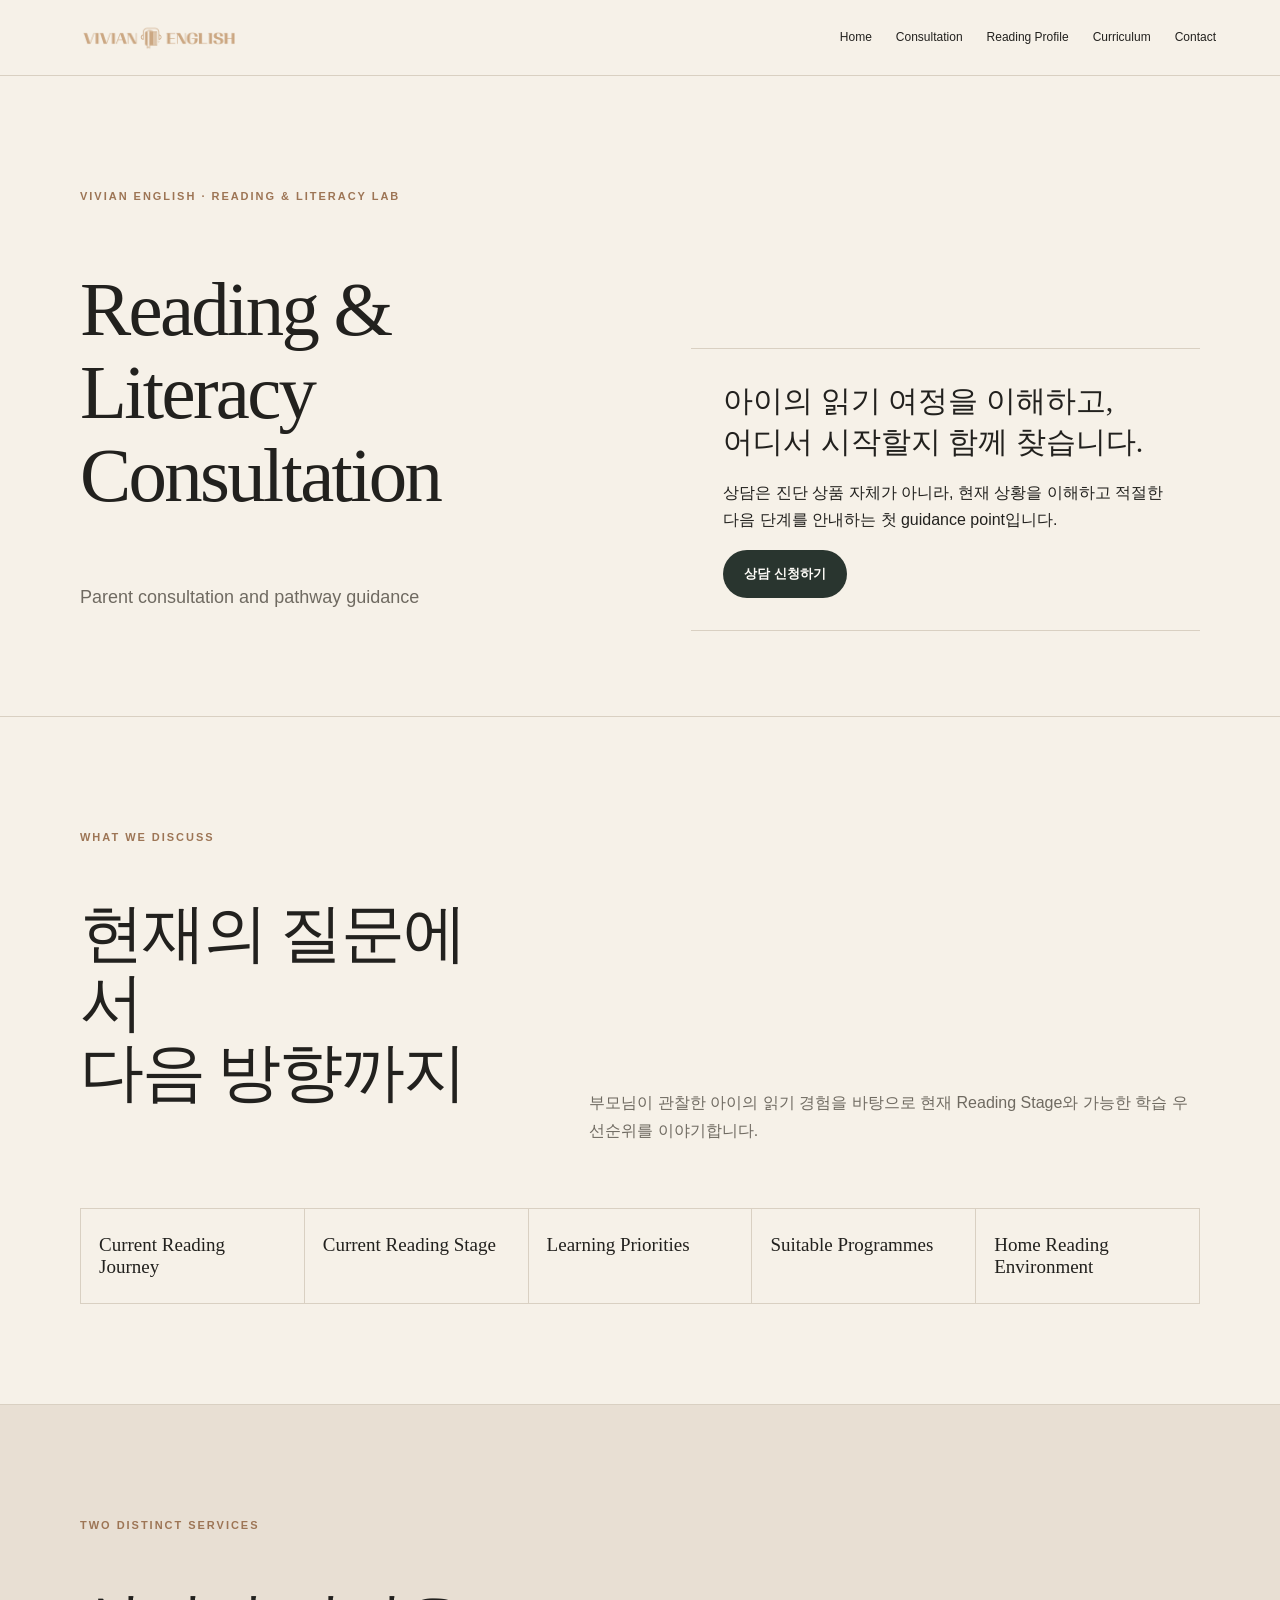
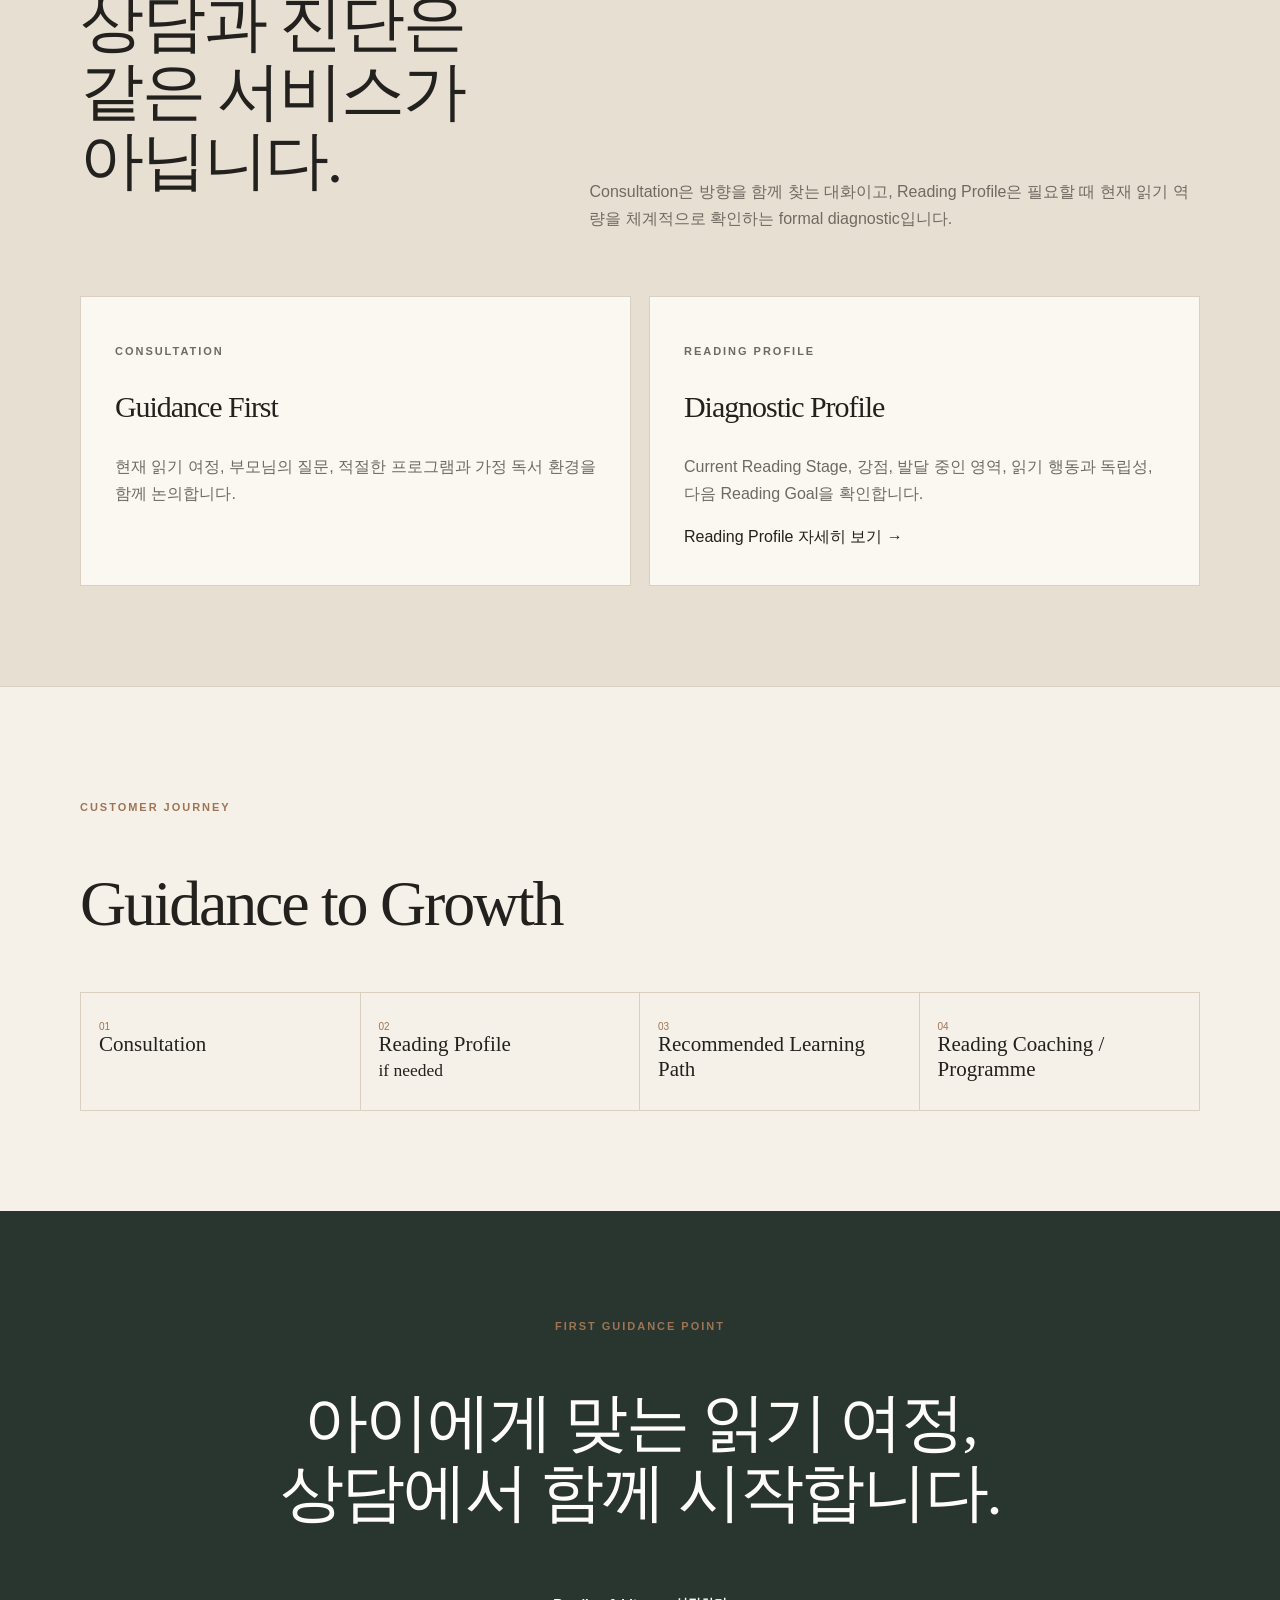
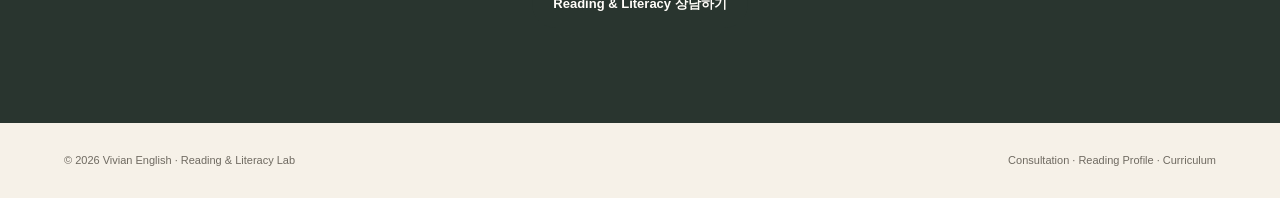
==== commit c03d35a5: "Use transparent logo consistently site-wide" ====
--- a/consultancy/index.html
+++ b/consultancy/index.html
@@ -1 +1,2 @@
-<!doctype html><html lang="ko"><head><meta charset="utf-8"><meta name="viewport" content="width=device-width,initial-scale=1"><meta name="description" content="아이의 현재 읽기 여정을 이해하고 Reading Stage, 학습 우선순위, 적합한 프로그램과 가정 독서 환경을 함께 이야기하는 Vivian English Reading & Literacy Consultation."><link rel="canonical" href="https://vivianenglish.pages.dev/consultancy/"><title>Reading &amp; Literacy Consultation | Vivian English</title><style>:root{--p:#f6f1e8;--p2:#fbf8f1;--i:#22211e;--m:#6f6a61;--l:#d9d0c2;--d:#29352f;--a:#9d7555;--w:#fffdf9;--s:Georgia,'Times New Roman',serif;--n:Inter,ui-sans-serif,-apple-system,BlinkMacSystemFont,'Segoe UI','Noto Sans KR',sans-serif}*{box-sizing:border-box}body{margin:0;background:var(--p);color:var(--i);font-family:var(--n);line-height:1.7}a{color:inherit;text-decoration:none}.shell{width:min(1120px,90vw);margin:auto}.header{height:76px;padding:0 5vw;display:flex;align-items:center;justify-content:space-between;border-bottom:1px solid var(--l)}.logo{width:190px}.nav{display:flex;gap:24px;font-size:12px}.hero{padding:100px 0 85px;display:grid;grid-template-columns:1fr 1fr;gap:8vw;align-items:end}.ey{color:var(--a);font-size:11px;font-weight:800;letter-spacing:.18em}h1,h2,h3{font-family:var(--s);font-weight:400;line-height:1.08;letter-spacing:-.035em}h1{font-size:clamp(48px,6vw,88px)}h2{font-size:clamp(38px,5vw,64px)}.lead{font-size:18px;color:var(--m)}.intro{padding:32px;border-block:1px solid var(--l)}.intro strong{font:30px var(--s)}.btn{display:inline-flex;min-height:48px;padding:0 21px;align-items:center;justify-content:center;border-radius:99px;background:var(--d);color:var(--w);font-size:13px;font-weight:700}.section{padding:100px 0;border-top:1px solid var(--l)}.head{display:grid;grid-template-columns:.8fr 1.2fr;gap:8vw;align-items:end;margin-bottom:48px}.head>p{color:var(--m)}.topics{display:grid;grid-template-columns:repeat(5,1fr);border-top:1px solid var(--l);border-left:1px solid var(--l)}.topics div{padding:25px 18px;border-right:1px solid var(--l);border-bottom:1px solid var(--l);font:19px var(--s)}.distinction{background:#e8dfd3}.compare{display:grid;grid-template-columns:1fr 1fr;gap:18px}.card{padding:34px;border:1px solid var(--l);background:var(--p2)}.card h3{font-size:30px}.card p{color:var(--m)}.journey{display:grid;grid-template-columns:repeat(4,1fr);border:1px solid var(--l)}.journey div{padding:28px 18px;border-right:1px solid var(--l);font:21px var(--s)}.journey div:last-child{border:0}.journey span{display:block;color:var(--a);font:10px var(--n)}.final{padding:95px 0;text-align:center;background:var(--d);color:var(--w)}.footer{padding:28px 5vw;color:var(--m);font-size:11px;display:flex;justify-content:space-between}@media(max-width:760px){.nav{display:none}.hero,.head{grid-template-columns:1fr}.topics,.journey{grid-template-columns:1fr 1fr}.compare{grid-template-columns:1fr}}@media(max-width:500px){.shell{width:calc(100% - 34px)}.topics,.journey{grid-template-columns:1fr}.section{padding:74px 0}.btn{width:100%}.footer{flex-direction:column;gap:8px}}@media print{.header,.btn,.footer{display:none}.section,.hero,.final{padding:12mm 0}.final{background:#fff;color:#111}}</style></head><body><header class="header"><a href="/"><img class="logo" src="/vivian-english-logo-horizontal.png" alt="Vivian English"></a><nav class="nav"><a href="/">Home</a><a href="/consultancy/">Consultation</a><a href="/reading-profile/">Reading Profile</a><a href="/curriculum">Curriculum</a><a href="/#contact">Contact</a></nav></header><main><section class="hero shell"><div><p class="ey">VIVIAN ENGLISH · READING &amp; LITERACY LAB</p><h1>Reading &amp;<br>Literacy Consultation</h1><p class="lead">Parent consultation and pathway guidance</p></div><div class="intro"><strong>아이의 읽기 여정을 이해하고,<br>어디서 시작할지 함께 찾습니다.</strong><p>상담은 진단 상품 자체가 아니라, 현재 상황을 이해하고 적절한 다음 단계를 안내하는 첫 guidance point입니다.</p><a class="btn" href="/#contact">상담 신청하기</a></div></section><section class="section"><div class="shell"><div class="head"><div><p class="ey">WHAT WE DISCUSS</p><h2>현재의 질문에서<br>다음 방향까지</h2></div><p>부모님이 관찰한 아이의 읽기 경험을 바탕으로 현재 Reading Stage와 가능한 학습 우선순위를 이야기합니다.</p></div><div class="topics"><div>Current Reading Journey</div><div>Current Reading Stage</div><div>Learning Priorities</div><div>Suitable Programmes</div><div>Home Reading Environment</div></div></div></section><section class="section distinction"><div class="shell"><div class="head"><div><p class="ey">TWO DISTINCT SERVICES</p><h2>상담과 진단은<br>같은 서비스가 아닙니다.</h2></div><p>Consultation은 방향을 함께 찾는 대화이고, Reading Profile은 필요할 때 현재 읽기 역량을 체계적으로 확인하는 formal diagnostic입니다.</p></div><div class="compare"><article class="card"><p class="ey">CONSULTATION</p><h3>Guidance First</h3><p>현재 읽기 여정, 부모님의 질문, 적절한 프로그램과 가정 독서 환경을 함께 논의합니다.</p></article><article class="card"><p class="ey">READING PROFILE</p><h3>Diagnostic Profile</h3><p>Current Reading Stage, 강점, 발달 중인 영역, 읽기 행동과 독립성, 다음 Reading Goal을 확인합니다.</p><a href="/reading-profile/">Reading Profile 자세히 보기 →</a></article></div></div></section><section class="section"><div class="shell"><p class="ey">CUSTOMER JOURNEY</p><h2>Guidance to Growth</h2><div class="journey"><div><span>01</span>Consultation</div><div><span>02</span>Reading Profile<br><small>if needed</small></div><div><span>03</span>Recommended Learning Path</div><div><span>04</span>Reading Coaching / Programme</div></div></div></section><section class="final"><div class="shell"><p class="ey">FIRST GUIDANCE POINT</p><h2>아이에게 맞는 읽기 여정,<br>상담에서 함께 시작합니다.</h2><a class="btn" href="/#contact">Reading &amp; Literacy 상담하기</a></div></section></main><footer class="footer"><span>© 2026 Vivian English · Reading &amp; Literacy Lab</span><span><a href="/consultancy/">Consultation</a> · <a href="/reading-profile/">Reading Profile</a> · <a href="/curriculum">Curriculum</a></span></footer></body></html>
+<!doctype html><html lang="ko"><head><meta charset="utf-8"><meta name="viewport" content="width=device-width,initial-scale=1"><meta name="description" content="아이의 현재 읽기 여정을 이해하고 Reading Stage, 학습 우선순위, 적합한 프로그램과 가정 독서 환경을 함께 이야기하는 Vivian English Reading & Literacy Consultation."><link rel="canonical" href="https://vivianenglish.pages.dev/consultancy/"><title>Reading &amp; Literacy Consultation | Vivian English</title><style>:root{--p:#f6f1e8;--p2:#fbf8f1;--i:#22211e;--m:#6f6a61;--l:#d9d0c2;--d:#29352f;--a:#9d7555;--w:#fffdf9;--s:Georgia,'Times New Roman',serif;--n:Inter,ui-sans-serif,-apple-system,BlinkMacSystemFont,'Segoe UI','Noto Sans KR',sans-serif}*{box-sizing:border-box}body{margin:0;background:var(--p);color:var(--i);font-family:var(--n);line-height:1.7}a{color:inherit;text-decoration:none}.shell{width:min(1120px,90vw);margin:auto}.header{height:76px;padding:0 5vw;display:flex;align-items:center;justify-content:space-between;border-bottom:1px solid var(--l)}.logo{width:190px}.nav{display:flex;gap:24px;font-size:12px}.hero{padding:100px 0 85px;display:grid;grid-template-columns:1fr 1fr;gap:8vw;align-items:end}.ey{color:var(--a);font-size:11px;font-weight:800;letter-spacing:.18em}h1,h2,h3{font-family:var(--s);font-weight:400;line-height:1.08;letter-spacing:-.035em}h1{font-size:clamp(48px,6vw,88px)}h2{font-size:clamp(38px,5vw,64px)}.lead{font-size:18px;color:var(--m)}.intro{padding:32px;border-block:1px solid var(--l)}.intro strong{font:30px var(--s)}.btn{display:inline-flex;min-height:48px;padding:0 21px;align-items:center;justify-content:center;border-radius:99px;background:var(--d);color:var(--w);font-size:13px;font-weight:700}.section{padding:100px 0;border-top:1px solid var(--l)}.head{display:grid;grid-template-columns:.8fr 1.2fr;gap:8vw;align-items:end;margin-bottom:48px}.head>p{color:var(--m)}.topics{display:grid;grid-template-columns:repeat(5,1fr);border-top:1px solid var(--l);border-left:1px solid var(--l)}.topics div{padding:25px 18px;border-right:1px solid var(--l);border-bottom:1px solid var(--l);font:19px var(--s)}.distinction{background:#e8dfd3}.compare{display:grid;grid-template-columns:1fr 1fr;gap:18px}.card{padding:34px;border:1px solid var(--l);background:var(--p2)}.card h3{font-size:30px}.card p{color:var(--m)}.journey{display:grid;grid-template-columns:repeat(4,1fr);border:1px solid var(--l)}.journey div{padding:28px 18px;border-right:1px solid var(--l);font:21px var(--s)}.journey div:last-child{border:0}.journey span{display:block;color:var(--a);font:10px var(--n)}.final{padding:95px 0;text-align:center;background:var(--d);color:var(--w)}.footer{padding:28px 5vw;color:var(--m);font-size:11px;display:flex;justify-content:space-between}@media(max-width:760px){.nav{display:none}.hero,.head{grid-template-columns:1fr}.topics,.journey{grid-template-columns:1fr 1fr}.compare{grid-template-columns:1fr}}@media(max-width:500px){.shell{width:calc(100% - 34px)}.topics,.journey{grid-template-columns:1fr}.section{padding:74px 0}.btn{width:100%}.footer{flex-direction:column;gap:8px}}@media print{.header,.btn,.footer{display:none}.section,.hero,.final{padding:12mm 0}.final{background:#fff;color:#111}}</style><link rel="stylesheet" href="/logo.css">
+</head><body><header class="header"><a href="/"><img class="logo" src="/embedded-image-1.png" alt="Vivian English"></a><nav class="nav"><a href="/">Home</a><a href="/consultancy/">Consultation</a><a href="/reading-profile/">Reading Profile</a><a href="/curriculum">Curriculum</a><a href="/#contact">Contact</a></nav></header><main><section class="hero shell"><div><p class="ey">VIVIAN ENGLISH · READING &amp; LITERACY LAB</p><h1>Reading &amp;<br>Literacy Consultation</h1><p class="lead">Parent consultation and pathway guidance</p></div><div class="intro"><strong>아이의 읽기 여정을 이해하고,<br>어디서 시작할지 함께 찾습니다.</strong><p>상담은 진단 상품 자체가 아니라, 현재 상황을 이해하고 적절한 다음 단계를 안내하는 첫 guidance point입니다.</p><a class="btn" href="/#contact">상담 신청하기</a></div></section><section class="section"><div class="shell"><div class="head"><div><p class="ey">WHAT WE DISCUSS</p><h2>현재의 질문에서<br>다음 방향까지</h2></div><p>부모님이 관찰한 아이의 읽기 경험을 바탕으로 현재 Reading Stage와 가능한 학습 우선순위를 이야기합니다.</p></div><div class="topics"><div>Current Reading Journey</div><div>Current Reading Stage</div><div>Learning Priorities</div><div>Suitable Programmes</div><div>Home Reading Environment</div></div></div></section><section class="section distinction"><div class="shell"><div class="head"><div><p class="ey">TWO DISTINCT SERVICES</p><h2>상담과 진단은<br>같은 서비스가 아닙니다.</h2></div><p>Consultation은 방향을 함께 찾는 대화이고, Reading Profile은 필요할 때 현재 읽기 역량을 체계적으로 확인하는 formal diagnostic입니다.</p></div><div class="compare"><article class="card"><p class="ey">CONSULTATION</p><h3>Guidance First</h3><p>현재 읽기 여정, 부모님의 질문, 적절한 프로그램과 가정 독서 환경을 함께 논의합니다.</p></article><article class="card"><p class="ey">READING PROFILE</p><h3>Diagnostic Profile</h3><p>Current Reading Stage, 강점, 발달 중인 영역, 읽기 행동과 독립성, 다음 Reading Goal을 확인합니다.</p><a href="/reading-profile/">Reading Profile 자세히 보기 →</a></article></div></div></section><section class="section"><div class="shell"><p class="ey">CUSTOMER JOURNEY</p><h2>Guidance to Growth</h2><div class="journey"><div><span>01</span>Consultation</div><div><span>02</span>Reading Profile<br><small>if needed</small></div><div><span>03</span>Recommended Learning Path</div><div><span>04</span>Reading Coaching / Programme</div></div></div></section><section class="final"><div class="shell"><p class="ey">FIRST GUIDANCE POINT</p><h2>아이에게 맞는 읽기 여정,<br>상담에서 함께 시작합니다.</h2><a class="btn" href="/#contact">Reading &amp; Literacy 상담하기</a></div></section></main><footer class="footer"><span>© 2026 Vivian English · Reading &amp; Literacy Lab</span><span><a href="/consultancy/">Consultation</a> · <a href="/reading-profile/">Reading Profile</a> · <a href="/curriculum">Curriculum</a></span></footer></body></html>
--- a/logo.css
+++ b/logo.css
@@ -0,0 +1,20 @@
+/* Shared Vivian English header logo treatment */
+.brand:has(> img),
+.site-header > a:has(> img),
+.header > a:has(> img),
+.topin > a:has(> img) {
+  background: transparent !important;
+  border: 0 !important;
+  box-shadow: none !important;
+  padding-top: 0;
+  padding-bottom: 0;
+}
+
+img.brand-logo,
+img.logo[alt="Vivian English"] {
+  display: block;
+  height: auto;
+  background: transparent !important;
+  border: 0 !important;
+  box-shadow: none !important;
+}
